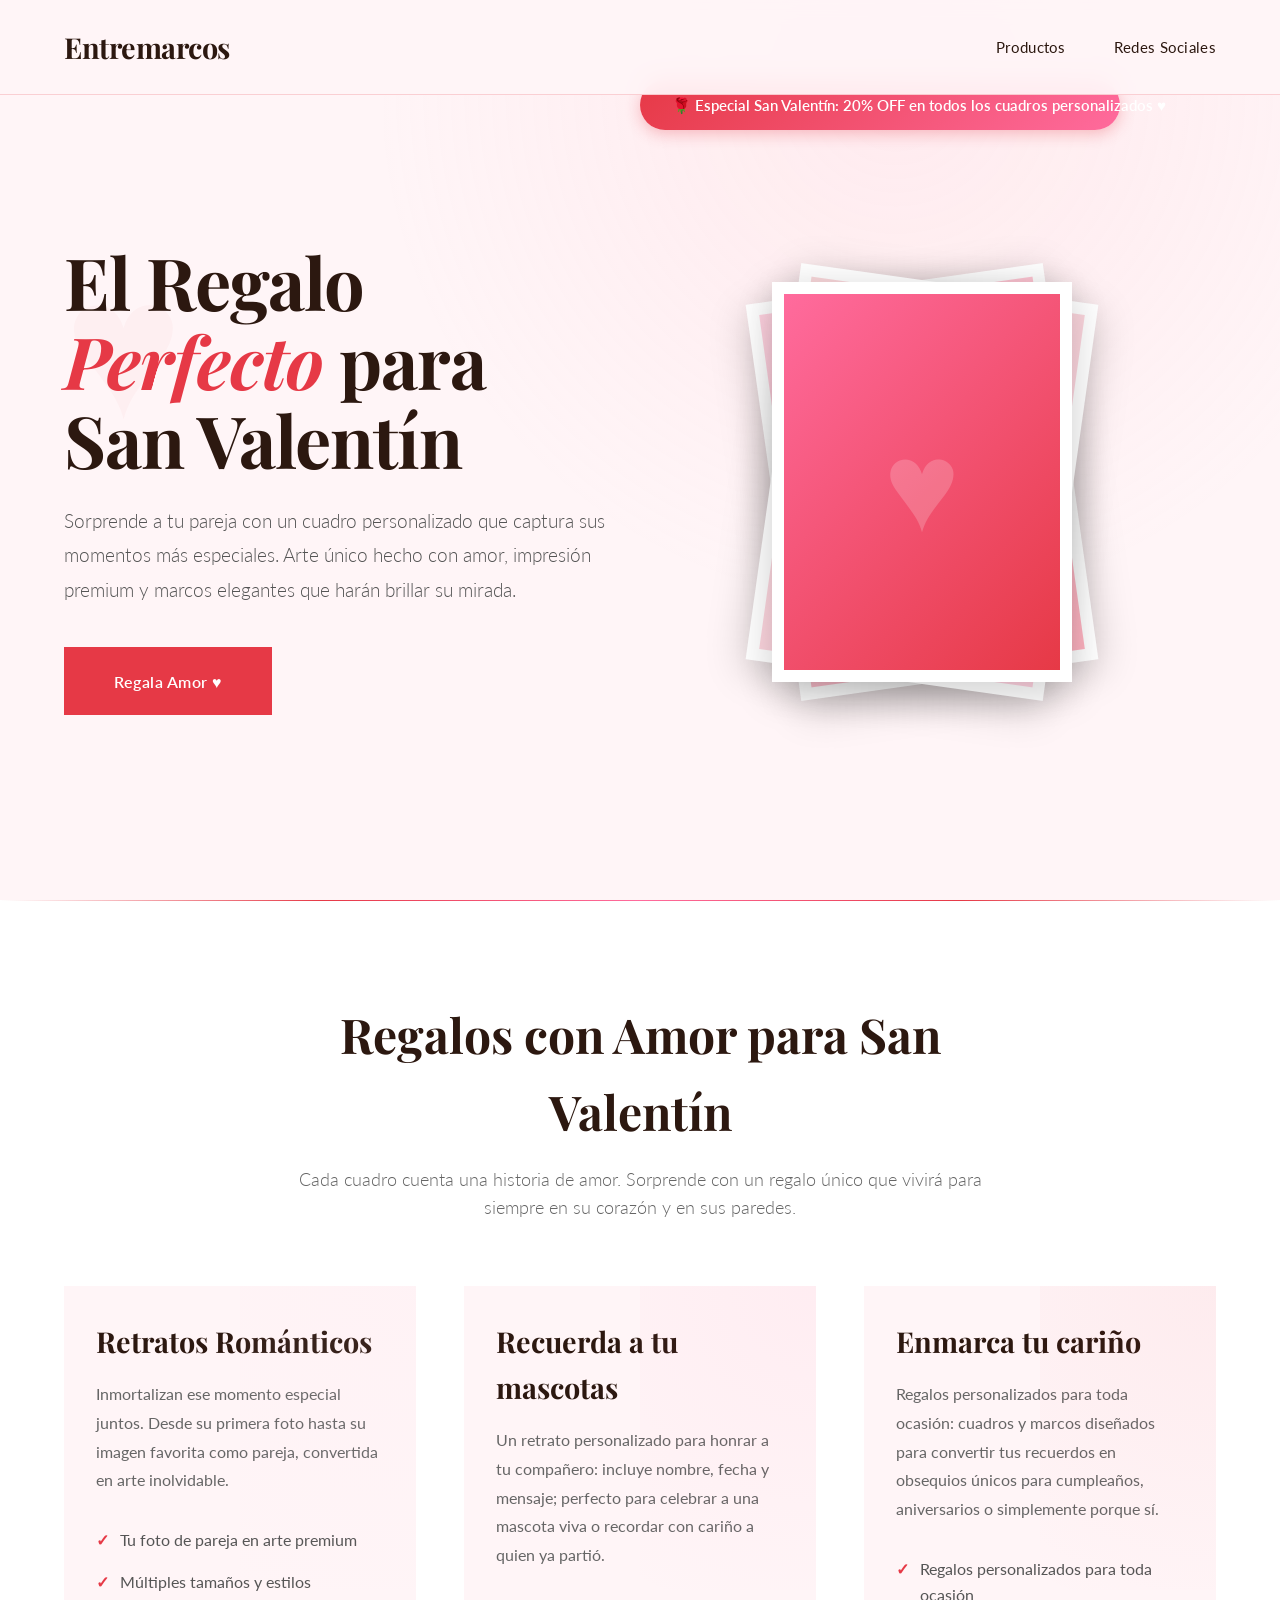
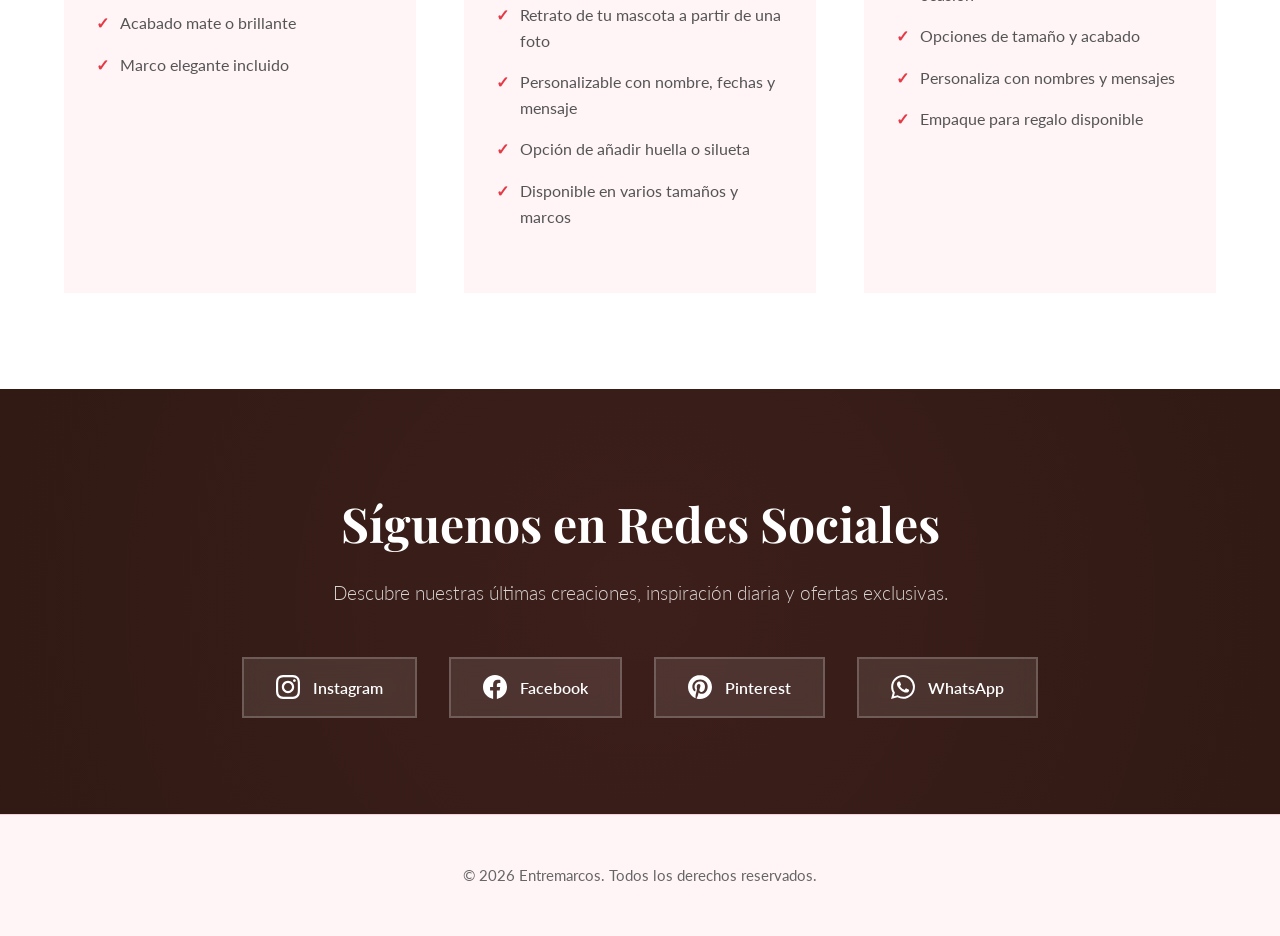
==== index.html @ 7072d032 "Change in promo bubble" ====
<!DOCTYPE html>
<html lang="es">
<head>
    <meta charset="UTF-8">
    <meta name="viewport" content="width=device-width, initial-scale=1.0">
    <title>Cuadros Personalizados - Arte a tu Medida</title>
    <link rel="preconnect" href="https://fonts.googleapis.com">
    <link rel="preconnect" href="https://fonts.gstatic.com" crossorigin>
    <link href="https://fonts.googleapis.com/css2?family=Playfair+Display:wght@400;600;700&family=Lato:wght@300;400;700&display=swap" rel="stylesheet">
    <style>
        :root {
            --color-cream: #FFF5F7;
            --color-dark: #2C1810;
            --color-accent: #E63946;
            --color-accent-dark: #C1121F;
            --color-gold: #FFB3C1;
            --color-pastel-pink: #FFD3E1;
            --color-pastel-lavender: #F8D7DA;
            --color-rose: #FF6B9D;
            --font-display: 'Playfair Display', serif;
            --font-body: 'Lato', sans-serif;
        }

        * {
            margin: 0;
            padding: 0;
            box-sizing: border-box;
        }

        body {
            font-family: var(--font-body);
            background: var(--color-cream);
            color: var(--color-dark);
            overflow-x: hidden;
            line-height: 1.6;
        }

        /* Decorative background */
        body::before {
            content: '';
            position: fixed;
            top: -50%;
            right: -10%;
            width: 80%;
            height: 120%;
            background: radial-gradient(circle at center, rgba(255, 179, 193, 0.15) 0%, transparent 70%);
            pointer-events: none;
            z-index: 0;
            animation: float 20s ease-in-out infinite;
        }

        /* Additional hearts decoration */
        body::after {
            content: '♥';
            position: fixed;
            font-size: 200px;
            color: rgba(230, 57, 70, 0.03);
            top: 20%;
            left: 5%;
            pointer-events: none;
            z-index: 0;
            animation: pulse 4s ease-in-out infinite;
        }

        @keyframes pulse {
            0%, 100% { transform: scale(1); opacity: 0.03; }
            50% { transform: scale(1.1); opacity: 0.05; }
        }

        @keyframes float {
            0%, 100% { transform: translate(0, 0) rotate(0deg); }
            33% { transform: translate(30px, -30px) rotate(2deg); }
            66% { transform: translate(-20px, 20px) rotate(-2deg); }
        }

        /* Navigation */
        nav {
            position: fixed;
            top: 0;
            width: 100%;
            background: rgba(255, 245, 247, 0.95);
            backdrop-filter: blur(10px);
            padding: 1.5rem 5%;
            z-index: 1000;
            border-bottom: 1px solid rgba(230, 57, 70, 0.2);
            animation: slideDown 0.8s ease-out;
        }

        @keyframes slideDown {
            from {
                transform: translateY(-100%);
                opacity: 0;
            }
            to {
                transform: translateY(0);
                opacity: 1;
            }
        }

        .nav-content {
            max-width: 1400px;
            margin: 0 auto;
            display: flex;
            justify-content: space-between;
            align-items: center;
        }

        .logo {
            font-family: var(--font-display);
            font-size: 1.8rem;
            font-weight: 700;
            color: var(--color-dark);
            text-decoration: none;
            letter-spacing: -0.5px;
        }

        .nav-links {
            display: flex;
            gap: 3rem;
            list-style: none;
        }

        .nav-links a {
            color: var(--color-dark);
            text-decoration: none;
            font-weight: 400;
            font-size: 0.95rem;
            letter-spacing: 0.3px;
            transition: color 0.3s ease;
            position: relative;
        }

        .nav-links a::after {
            content: '';
            position: absolute;
            bottom: -5px;
            left: 0;
            width: 0;
            height: 2px;
            background: var(--color-accent);
            transition: width 0.3s ease;
        }

        .nav-links a:hover {
            color: var(--color-accent);
        }

        .nav-links a:hover::after {
            width: 100%;
        }

        /* Promo Banner */
        .promo-banner {
            position: fixed;
            top: 80px;
            left: 50%;
            transform: translateX(-50%);
            background: linear-gradient(135deg, #E63946, #FF6B9D);
            color: white;
            padding: 0.8rem 2rem;
            border-radius: 50px;
            z-index: 999;
            font-weight: 600;
            font-size: 0.95rem;
            box-shadow: 0 4px 15px rgba(230, 57, 70, 0.3);
            animation: slideDown 1s ease-out 0.5s both;
            max-width: 480px;
            width: auto;
            display: inline-block;
            white-space: nowrap;
        }

        .promo-banner .promo-text {
            display: inline-block;
        }

        @media (max-width: 640px) {
            .promo-banner {
                top: 70px;
                left: auto;
                right: 20px;
                transform: none;
                width: calc(100% - 40px);
                max-width: none;
                padding: 0.6rem 1rem;
                border-radius: 999px;
                font-size: 0.9rem;
                white-space: normal;
                text-align: center;
            }
        }

        /* Hero Section */
        .hero {
            position: relative;
            min-height: 100vh;
            display: flex;
            align-items: center;
            padding: 8rem 5% 4rem;
            overflow: hidden;
        }

        .hero-content {
            max-width: 1400px;
            margin: 0 auto;
            width: 100%;
            display: grid;
            grid-template-columns: 1fr 1fr;
            gap: 4rem;
            align-items: center;
            position: relative;
            z-index: 1;
        }

        .hero-text {
            animation: fadeInUp 1s ease-out 0.3s both;
        }

        @keyframes fadeInUp {
            from {
                opacity: 0;
                transform: translateY(40px);
            }
            to {
                opacity: 1;
                transform: translateY(0);
            }
        }

        .hero h1 {
            font-family: var(--font-display);
            font-size: 4.5rem;
            font-weight: 700;
            line-height: 1.1;
            margin-bottom: 1.5rem;
            color: var(--color-dark);
            letter-spacing: -1px;
        }

        .hero h1 .accent {
            color: var(--color-accent);
            font-style: italic;
        }

        .hero p {
            font-size: 1.2rem;
            color: #555;
            margin-bottom: 2.5rem;
            font-weight: 300;
            line-height: 1.8;
        }

        .cta-button {
            display: inline-block;
            padding: 1.2rem 3rem;
            background: var(--color-accent);
            color: white;
            text-decoration: none;
            font-weight: 600;
            letter-spacing: 0.5px;
            transition: all 0.4s ease;
            border: 2px solid var(--color-accent);
            position: relative;
            overflow: hidden;
        }

        .cta-button::before {
            content: '';
            position: absolute;
            top: 50%;
            left: 50%;
            width: 0;
            height: 0;
            background: var(--color-accent-dark);
            border-radius: 50%;
            transform: translate(-50%, -50%);
            transition: width 0.6s ease, height 0.6s ease;
            z-index: -1;
        }

        .cta-button:hover::before {
            width: 400px;
            height: 400px;
        }

        .cta-button:hover {
            transform: translateY(-2px);
            box-shadow: 0 10px 30px rgba(196, 133, 111, 0.3);
        }

        .hero-gallery {
            position: relative;
            width: 100%;
            max-width: 500px;
            height: 550px;
            animation: fadeInUp 1s ease-out 0.6s both;
        }

        .gallery-item {
            position: absolute;
            width: 300px;
            height: 400px;
            overflow: hidden;
            background: white;
            transition: transform 0.5s ease;
            box-shadow: 0 10px 40px rgba(0, 0, 0, 0.2);
            border: 12px solid white;
        }

        .gallery-item-inner {
            width: 100%;
            height: 100%;
            background: linear-gradient(135deg, #FFD3E1 0%, #FF6B9D 100%);
            position: relative;
            overflow: hidden;
        }

        .gallery-item:nth-child(1) {
            top: 50%;
            left: 50%;
            transform: translate(-50%, -50%) rotate(-8deg);
            z-index: 1;
            animation: slideInLeft 1s ease-out 0.8s both;
        }

        .gallery-item:nth-child(2) {
            top: 50%;
            left: 50%;
            transform: translate(-50%, -50%) rotate(0deg);
            z-index: 3;
            animation: slideInCenter 1s ease-out 1s both;
        }

        .gallery-item:nth-child(3) {
            top: 50%;
            left: 50%;
            transform: translate(-50%, -50%) rotate(8deg);
            z-index: 2;
            animation: slideInRight 1s ease-out 1.2s both;
        }

        @keyframes slideInLeft {
            from {
                opacity: 0;
                transform: translate(-120%, -50%) rotate(-15deg);
            }
            to {
                opacity: 1;
                transform: translate(-50%, -50%) rotate(-8deg);
            }
        }

        @keyframes slideInCenter {
            from {
                opacity: 0;
                transform: translate(-50%, -120%) rotate(0deg) scale(0.8);
            }
            to {
                opacity: 1;
                transform: translate(-50%, -50%) rotate(0deg) scale(1);
            }
        }

        @keyframes slideInRight {
            from {
                opacity: 0;
                transform: translate(20%, -50%) rotate(15deg);
            }
            to {
                opacity: 1;
                transform: translate(-50%, -50%) rotate(8deg);
            }
        }

        .gallery-item:hover {
            transform: translate(-50%, -50%) rotate(0deg) scale(1.05) !important;
            z-index: 10;
        }

        .gallery-item:nth-child(1):hover {
            box-shadow: 0 20px 60px rgba(230, 57, 70, 0.4);
        }

        .gallery-item:nth-child(2):hover {
            box-shadow: 0 20px 60px rgba(255, 107, 157, 0.4);
        }

        .gallery-item:nth-child(3):hover {
            box-shadow: 0 20px 60px rgba(255, 211, 225, 0.4);
        }

        /* Placeholder images with artistic patterns */
        .gallery-item-inner::after {
            content: '♥';
            position: absolute;
            top: 50%;
            left: 50%;
            transform: translate(-50%, -50%);
            font-size: 8rem;
            color: rgba(255, 255, 255, 0.2);
            text-align: center;
            animation: heartbeat 2s ease-in-out infinite;
        }

        @keyframes heartbeat {
            0%, 100% { transform: translate(-50%, -50%) scale(1); }
            50% { transform: translate(-50%, -50%) scale(1.05); }
        }

        .gallery-item:nth-child(1) .gallery-item-inner {
            background: linear-gradient(135deg, #FFD3E1 0%, #FFB3C1 100%);
        }

        .gallery-item:nth-child(2) .gallery-item-inner {
            background: linear-gradient(135deg, #FF6B9D 0%, #E63946 100%);
        }

        .gallery-item:nth-child(3) .gallery-item-inner {
            background: linear-gradient(135deg, #F8D7DA 0%, #FFD3E1 100%);
        }

        /* Products Section */
        .products {
            padding: 6rem 5%;
            background: white;
            position: relative;
        }

        .products::before {
            content: '';
            position: absolute;
            top: 0;
            left: 0;
            right: 0;
            height: 1px;
            background: linear-gradient(to right, transparent, var(--color-accent), var(--color-rose), var(--color-accent), transparent);
        }

        .section-header {
            text-align: center;
            max-width: 700px;
            margin: 0 auto 4rem;
        }

        .section-header h2 {
            font-family: var(--font-display);
            font-size: 3rem;
            margin-bottom: 1rem;
            color: var(--color-dark);
        }

        .section-header p {
            font-size: 1.1rem;
            color: #666;
            font-weight: 300;
        }

        .product-grid {
            max-width: 1400px;
            margin: 0 auto;
            display: grid;
            grid-template-columns: repeat(auto-fit, minmax(320px, 1fr));
            gap: 3rem;
        }

        .product-card {
            background: var(--color-cream);
            padding: 2rem;
            transition: all 0.4s ease;
            position: relative;
            overflow: hidden;
        }

        .product-card:nth-child(1)::after {
            content: '';
            position: absolute;
            top: -50%;
            right: -50%;
            width: 100%;
            height: 100%;
            background: radial-gradient(circle, rgba(255, 211, 225, 0.08), transparent);
            pointer-events: none;
        }

        .product-card:nth-child(2)::after {
            content: '';
            position: absolute;
            top: -50%;
            right: -50%;
            width: 100%;
            height: 100%;
            background: radial-gradient(circle, rgba(255, 107, 157, 0.06), transparent);
            pointer-events: none;
        }

        .product-card:nth-child(3)::after {
            content: '';
            position: absolute;
            top: -50%;
            right: -50%;
            width: 100%;
            height: 100%;
            background: radial-gradient(circle, rgba(230, 57, 70, 0.05), transparent);
            pointer-events: none;
        }

        .product-card::before {
            content: '';
            position: absolute;
            top: 0;
            left: 0;
            width: 4px;
            height: 0;
            background: var(--color-accent);
            transition: height 0.4s ease;
        }

        .product-card:hover {
            transform: translateY(-10px);
            box-shadow: 0 20px 40px rgba(0,0,0,0.1);
        }

        .product-card:hover::before {
            height: 100%;
        }

        .product-card h3 {
            font-family: var(--font-display);
            font-size: 1.8rem;
            margin-bottom: 1rem;
            color: var(--color-dark);
        }

        .product-card p {
            color: #666;
            margin-bottom: 1.5rem;
            line-height: 1.8;
        }

        .product-features {
            list-style: none;
            margin-bottom: 1.5rem;
        }

        .product-features li {
            padding: 0.5rem 0;
            color: #555;
            position: relative;
            padding-left: 1.5rem;
        }

        .product-features li::before {
            content: '✓';
            position: absolute;
            left: 0;
            color: var(--color-accent);
            font-weight: bold;
        }

        /* Social Section */
        .social {
            padding: 6rem 5%;
            background: var(--color-dark);
            color: white;
            position: relative;
            overflow: hidden;
        }

        .social::before {
            content: '';
            position: absolute;
            top: -50%;
            left: -50%;
            width: 200%;
            height: 200%;
            background: radial-gradient(circle at center, rgba(255, 107, 157, 0.08) 0%, transparent 70%);
            animation: rotate 30s linear infinite;
        }

        @keyframes rotate {
            from { transform: rotate(0deg); }
            to { transform: rotate(360deg); }
        }

        .social-content {
            max-width: 1000px;
            margin: 0 auto;
            text-align: center;
            position: relative;
            z-index: 1;
        }

        .social h2 {
            font-family: var(--font-display);
            font-size: 3rem;
            margin-bottom: 1rem;
        }

        .social p {
            font-size: 1.2rem;
            margin-bottom: 3rem;
            color: rgba(255,255,255,0.8);
            font-weight: 300;
        }

        .social-links {
            display: flex;
            justify-content: center;
            gap: 2rem;
            flex-wrap: wrap;
        }

        .social-link {
            display: flex;
            align-items: center;
            gap: 0.8rem;
            padding: 1rem 2rem;
            background: rgba(255,255,255,0.1);
            backdrop-filter: blur(10px);
            border: 2px solid rgba(255,255,255,0.2);
            color: white;
            text-decoration: none;
            font-weight: 600;
            transition: all 0.4s ease;
            position: relative;
            overflow: hidden;
        }

        .social-link::before {
            content: '';
            position: absolute;
            top: 50%;
            left: 50%;
            width: 0;
            height: 0;
            background: var(--color-accent);
            border-radius: 50%;
            transform: translate(-50%, -50%);
            transition: width 0.6s ease, height 0.6s ease;
            z-index: -1;
        }

        .social-link:hover::before {
            width: 400px;
            height: 400px;
        }

        .social-link:hover {
            border-color: var(--color-accent);
            transform: translateY(-3px);
        }

        .social-icon {
            width: 24px;
            height: 24px;
            fill: currentColor;
        }

        /* Footer */
        footer {
            background: var(--color-cream);
            padding: 3rem 5%;
            text-align: center;
            border-top: 1px solid rgba(230, 57, 70, 0.2);
        }

        footer p {
            color: #666;
            font-size: 0.95rem;
        }

        /* Responsive */
        @media (max-width: 968px) {
            .nav-links {
                gap: 1.5rem;
            }

            .hero-content {
                grid-template-columns: 1fr;
                gap: 3rem;
            }

            .hero h1 {
                font-size: 3rem;
            }

            .hero-gallery {
                max-width: 400px;
                height: 450px;
                margin: 0 auto;
            }

            .gallery-item {
                width: 240px;
                height: 320px;
            }

            .section-header h2 {
                font-size: 2.5rem;
            }
        }

        @media (max-width: 640px) {
            nav {
                padding: 1rem 5%;
            }

            .logo {
                font-size: 1.5rem;
            }

            .nav-links {
                gap: 1rem;
                font-size: 0.85rem;
            }

            .hero {
                padding: 6rem 5% 3rem;
            }

            .hero h1 {
                font-size: 2.5rem;
            }

            .hero p {
                font-size: 1rem;
            }

            .hero-gallery {
                max-width: 300px;
                height: 350px;
            }

            .gallery-item {
                width: 180px;
                height: 240px;
            }

            .section-header h2 {
                font-size: 2rem;
            }

            .social h2 {
                font-size: 2rem;
            }

            .social-links {
                flex-direction: column;
                align-items: stretch;
            }
        }
    </style>
</head>
<body>
    <!-- Navigation -->
    <nav>
        <div class="nav-content">
            <a href="#" class="logo">Entremarcos</a>
            <ul class="nav-links">
                <li><a href="#productos">Productos</a></li>
                <li><a href="#redes">Redes Sociales</a></li>
            </ul>
        </div>
    </nav>

    <!-- Valentine's Promo Banner -->
    <div class="promo-banner" role="status" aria-live="polite">
        <span class="promo-text">🌹 Especial San Valentín: 20% OFF en todos los cuadros personalizados ♥</span>
    </div>

    <!-- Hero Section -->
    <section class="hero">
        <div class="hero-content">
            <div class="hero-text">
                <h1>El Regalo <span class="accent">Perfecto</span> para San Valentín</h1>
                <p>Sorprende a tu pareja con un cuadro personalizado que captura sus momentos más especiales. Arte único hecho con amor, impresión premium y marcos elegantes que harán brillar su mirada.</p>
                <a href="#productos" class="cta-button">Regala Amor ♥</a>
            </div>
            <div class="hero-gallery">
                <div class="gallery-item">
                    <div class="gallery-item-inner"></div>
                </div>
                <div class="gallery-item">
                    <div class="gallery-item-inner"></div>
                </div>
                <div class="gallery-item">
                    <div class="gallery-item-inner"></div>
                </div>
            </div>
        </div>
    </section>

    <!-- Products Section -->
    <section id="productos" class="products">
        <div class="section-header">
            <h2>Regalos con Amor para San Valentín</h2>
            <p>Cada cuadro cuenta una historia de amor. Sorprende con un regalo único que vivirá para siempre en su corazón y en sus paredes.</p>
        </div>
        <div class="product-grid">
            <div class="product-card">
                <h3>Retratos Románticos</h3>
                <p>Inmortalizan ese momento especial juntos. Desde su primera foto hasta su imagen favorita como pareja, convertida en arte inolvidable.</p>
                <ul class="product-features">
                    <li>Tu foto de pareja en arte premium</li>
                    <li>Múltiples tamaños y estilos</li>
                    <li>Acabado mate o brillante</li>
                    <li>Marco elegante incluido</li>
                </ul>
            </div>
            <div class="product-card">
                <h3>Recuerda a tu mascotas</h3>
                <p>Un retrato personalizado para honrar a tu compañero: incluye nombre, fecha y mensaje; perfecto para celebrar a una mascota viva o recordar con cariño a quien ya partió.</p>
                <ul class="product-features">
                    <li>Retrato de tu mascota a partir de una foto</li>
                    <li>Personalizable con nombre, fechas y mensaje</li>
                    <li>Opción de añadir huella o silueta</li>
                    <li>Disponible en varios tamaños y marcos</li>
                </ul>
            </div>
            <div class="product-card">
                <h3>Enmarca tu cariño</h3>
                <p>Regalos personalizados para toda ocasión: cuadros y marcos diseñados para convertir tus recuerdos en obsequios únicos para cumpleaños, aniversarios o simplemente porque sí.</p>
                <ul class="product-features">
                    <li>Regalos personalizados para toda ocasión</li>
                    <li>Opciones de tamaño y acabado</li>
                    <li>Personaliza con nombres y mensajes</li>
                    <li>Empaque para regalo disponible</li>
                </ul>
            </div>
        </div>
    </section>

    <!-- Social Section -->
    <section id="redes" class="social">
        <div class="social-content">
            <h2>Síguenos en Redes Sociales</h2>
            <p>Descubre nuestras últimas creaciones, inspiración diaria y ofertas exclusivas.</p>
            <div class="social-links">
                <a href="https://instagram.com" target="_blank" class="social-link" rel="noopener noreferrer">
                    <svg class="social-icon" viewBox="0 0 24 24" xmlns="http://www.w3.org/2000/svg">
                        <path d="M12 2.163c3.204 0 3.584.012 4.85.07 3.252.148 4.771 1.691 4.919 4.919.058 1.265.069 1.645.069 4.849 0 3.205-.012 3.584-.069 4.849-.149 3.225-1.664 4.771-4.919 4.919-1.266.058-1.644.07-4.85.07-3.204 0-3.584-.012-4.849-.07-3.26-.149-4.771-1.699-4.919-4.92-.058-1.265-.07-1.644-.07-4.849 0-3.204.013-3.583.07-4.849.149-3.227 1.664-4.771 4.919-4.919 1.266-.057 1.645-.069 4.849-.069zm0-2.163c-3.259 0-3.667.014-4.947.072-4.358.2-6.78 2.618-6.98 6.98-.059 1.281-.073 1.689-.073 4.948 0 3.259.014 3.668.072 4.948.2 4.358 2.618 6.78 6.98 6.98 1.281.058 1.689.072 4.948.072 3.259 0 3.668-.014 4.948-.072 4.354-.2 6.782-2.618 6.979-6.98.059-1.28.073-1.689.073-4.948 0-3.259-.014-3.667-.072-4.947-.196-4.354-2.617-6.78-6.979-6.98-1.281-.059-1.69-.073-4.949-.073zm0 5.838c-3.403 0-6.162 2.759-6.162 6.162s2.759 6.163 6.162 6.163 6.162-2.759 6.162-6.163c0-3.403-2.759-6.162-6.162-6.162zm0 10.162c-2.209 0-4-1.79-4-4 0-2.209 1.791-4 4-4s4 1.791 4 4c0 2.21-1.791 4-4 4zm6.406-11.845c-.796 0-1.441.645-1.441 1.44s.645 1.44 1.441 1.44c.795 0 1.439-.645 1.439-1.44s-.644-1.44-1.439-1.44z"/>
                    </svg>
                    Instagram
                </a>
                <a href="https://facebook.com" target="_blank" class="social-link" rel="noopener noreferrer">
                    <svg class="social-icon" viewBox="0 0 24 24" xmlns="http://www.w3.org/2000/svg">
                        <path d="M24 12.073c0-6.627-5.373-12-12-12s-12 5.373-12 12c0 5.99 4.388 10.954 10.125 11.854v-8.385H7.078v-3.47h3.047V9.43c0-3.007 1.792-4.669 4.533-4.669 1.312 0 2.686.235 2.686.235v2.953H15.83c-1.491 0-1.956.925-1.956 1.874v2.25h3.328l-.532 3.47h-2.796v8.385C19.612 23.027 24 18.062 24 12.073z"/>
                    </svg>
                    Facebook
                </a>
                <a href="https://pinterest.com" target="_blank" class="social-link" rel="noopener noreferrer">
                    <svg class="social-icon" viewBox="0 0 24 24" xmlns="http://www.w3.org/2000/svg">
                        <path d="M12.017 0C5.396 0 .029 5.367.029 11.987c0 5.079 3.158 9.417 7.618 11.162-.105-.949-.199-2.403.041-3.439.219-.937 1.406-5.957 1.406-5.957s-.359-.72-.359-1.781c0-1.663.967-2.911 2.168-2.911 1.024 0 1.518.769 1.518 1.688 0 1.029-.653 2.567-.992 3.992-.285 1.193.6 2.165 1.775 2.165 2.128 0 3.768-2.245 3.768-5.487 0-2.861-2.063-4.869-5.008-4.869-3.41 0-5.409 2.562-5.409 5.199 0 1.033.394 2.143.889 2.741.099.12.112.225.085.345-.09.375-.293 1.199-.334 1.363-.053.225-.172.271-.401.165-1.495-.69-2.433-2.878-2.433-4.646 0-3.776 2.748-7.252 7.92-7.252 4.158 0 7.392 2.967 7.392 6.923 0 4.135-2.607 7.462-6.233 7.462-1.214 0-2.354-.629-2.758-1.379l-.749 2.848c-.269 1.045-1.004 2.352-1.498 3.146 1.123.345 2.306.535 3.55.535 6.607 0 11.985-5.365 11.985-11.987C23.97 5.39 18.592.026 11.985.026L12.017 0z"/>
                    </svg>
                    Pinterest
                </a>
                <a href="https://wa.me/56912345678" target="_blank" class="social-link" rel="noopener noreferrer">
                    <svg class="social-icon" viewBox="0 0 24 24" xmlns="http://www.w3.org/2000/svg">
                        <path d="M17.472 14.382c-.297-.149-1.758-.867-2.03-.967-.273-.099-.471-.148-.67.15-.197.297-.767.966-.94 1.164-.173.199-.347.223-.644.075-.297-.15-1.255-.463-2.39-1.475-.883-.788-1.48-1.761-1.653-2.059-.173-.297-.018-.458.13-.606.134-.133.298-.347.446-.52.149-.174.198-.298.298-.497.099-.198.05-.371-.025-.52-.075-.149-.669-1.612-.916-2.207-.242-.579-.487-.5-.669-.51-.173-.008-.371-.01-.57-.01-.198 0-.52.074-.792.372-.272.297-1.04 1.016-1.04 2.479 0 1.462 1.065 2.875 1.213 3.074.149.198 2.096 3.2 5.077 4.487.709.306 1.262.489 1.694.625.712.227 1.36.195 1.871.118.571-.085 1.758-.719 2.006-1.413.248-.694.248-1.289.173-1.413-.074-.124-.272-.198-.57-.347m-5.421 7.403h-.004a9.87 9.87 0 01-5.031-1.378l-.361-.214-3.741.982.998-3.648-.235-.374a9.86 9.86 0 01-1.51-5.26c.001-5.45 4.436-9.884 9.888-9.884 2.64 0 5.122 1.03 6.988 2.898a9.825 9.825 0 012.893 6.994c-.003 5.45-4.437 9.884-9.885 9.884m8.413-18.297A11.815 11.815 0 0012.05 0C5.495 0 .16 5.335.157 11.892c0 2.096.547 4.142 1.588 5.945L.057 24l6.305-1.654a11.882 11.882 0 005.683 1.448h.005c6.554 0 11.89-5.335 11.893-11.893a11.821 11.821 0 00-3.48-8.413Z"/>
                    </svg>
                    WhatsApp
                </a>
            </div>
        </div>
    </section>

    <!-- Footer -->
    <footer>
        <p>&copy; 2026 Entremarcos. Todos los derechos reservados.</p>
    </footer>

    <script>
        // Smooth scroll for navigation links
        document.querySelectorAll('a[href^="#"]').forEach(anchor => {
            anchor.addEventListener('click', function (e) {
                e.preventDefault();
                const target = document.querySelector(this.getAttribute('href'));
                if (target) {
                    const offsetTop = target.offsetTop - 80;
                    window.scrollTo({
                        top: offsetTop,
                        behavior: 'smooth'
                    });
                }
            });
        });

        // Add scroll effect to navigation
        let lastScroll = 0;
        const nav = document.querySelector('nav');
        
        window.addEventListener('scroll', () => {
            const currentScroll = window.pageYOffset;
            
            if (currentScroll > 100) {
                nav.style.boxShadow = '0 2px 20px rgba(0,0,0,0.1)';
            } else {
                nav.style.boxShadow = 'none';
            }
            
            lastScroll = currentScroll;
        });

        // Intersection Observer for fade-in animations
        const observerOptions = {
            threshold: 0.1,
            rootMargin: '0px 0px -100px 0px'
        };

        const observer = new IntersectionObserver((entries) => {
            entries.forEach(entry => {
                if (entry.isIntersecting) {
                    entry.target.style.opacity = '1';
                    entry.target.style.transform = 'translateY(0)';
                }
            });
        }, observerOptions);

        document.querySelectorAll('.product-card').forEach((card, index) => {
            card.style.opacity = '0';
            card.style.transform = 'translateY(30px)';
            card.style.transition = `all 0.6s ease ${index * 0.2}s`;
            observer.observe(card);
        });
    </script>
</body>
</html>
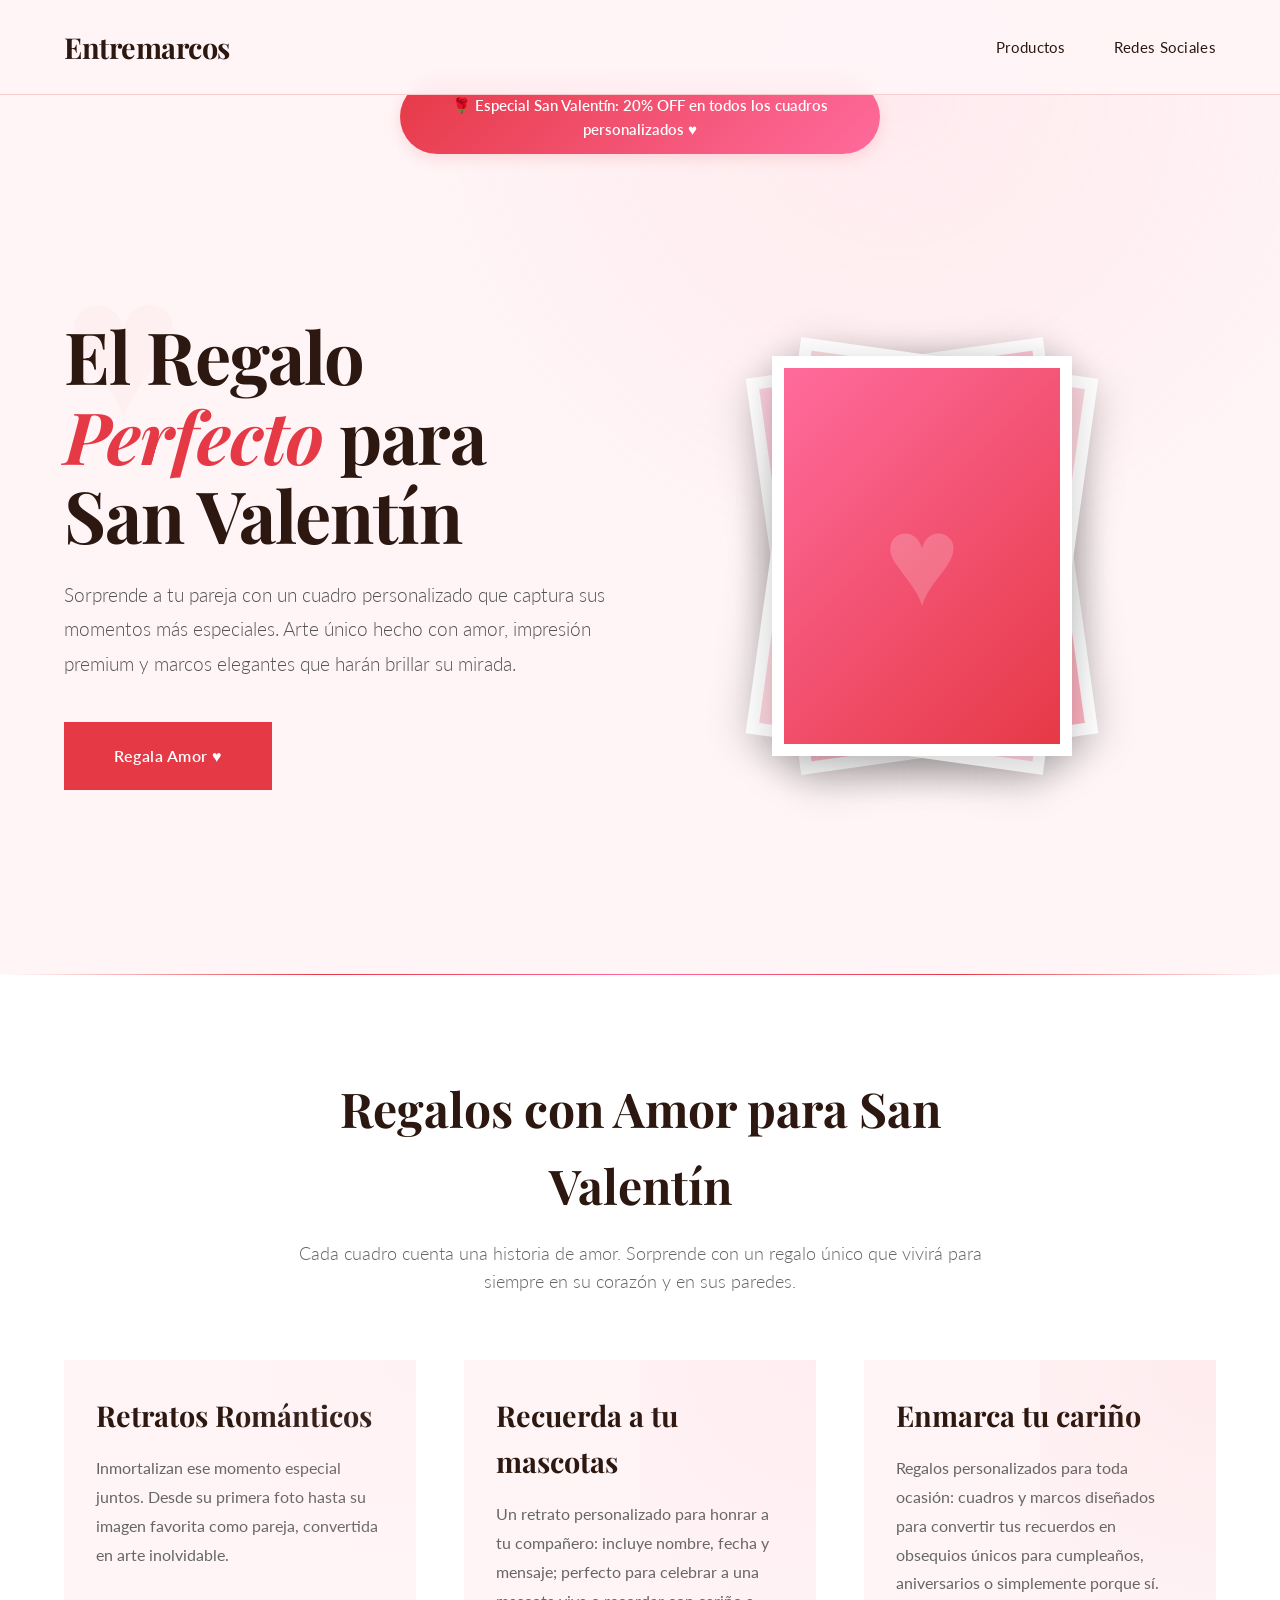
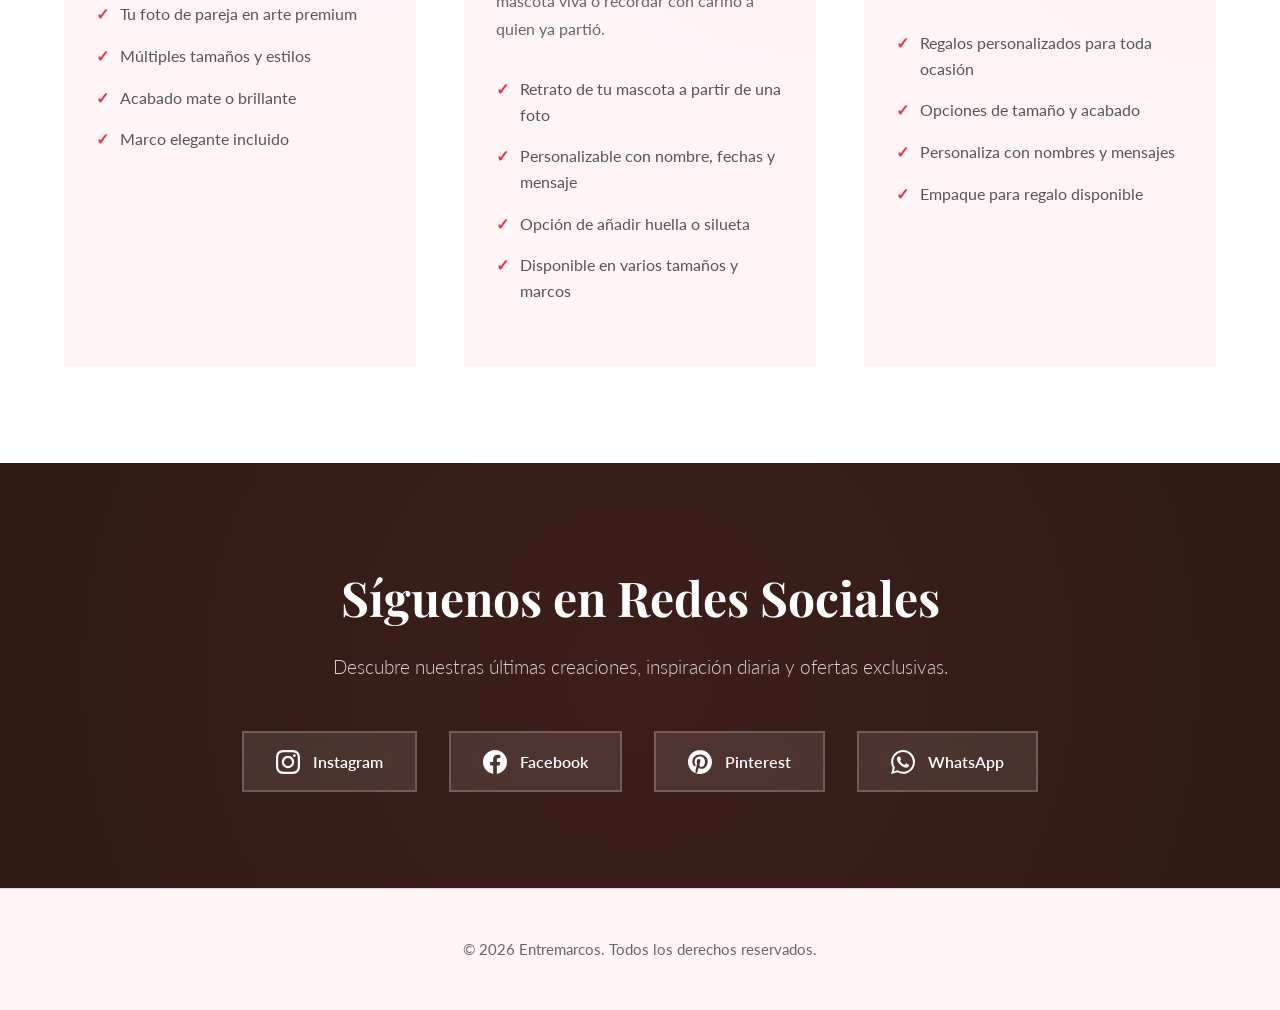
==== commit d2682af9: "Change bubble to banner" ====
--- a/index.html
+++ b/index.html
@@ -151,42 +151,58 @@
 
         /* Promo Banner */
         .promo-banner {
-            position: fixed;
-            top: 80px;
-            left: 50%;
-            transform: translateX(-50%);
+            position: sticky;
+            top: 80px; /* sits below fixed nav */
+            left: 0;
+            transform: none;
             background: linear-gradient(135deg, #E63946, #FF6B9D);
             color: white;
             padding: 0.8rem 2rem;
-            border-radius: 50px;
-            z-index: 999;
+            border-radius: 0 0 8px 8px;
+            z-index: 999; /* under nav (nav z-index:1000) */
             font-weight: 600;
             font-size: 0.95rem;
-            box-shadow: 0 4px 15px rgba(230, 57, 70, 0.3);
-            animation: slideDown 1s ease-out 0.5s both;
-            max-width: 480px;
-            width: auto;
-            display: inline-block;
-            white-space: nowrap;
+            box-shadow: 0 4px 15px rgba(230, 57, 70, 0.15);
+            width: 100%;
+            display: flex;
+            justify-content: center;
+            align-items: center;
         }
 
         .promo-banner .promo-text {
             display: inline-block;
-        }
-
+            max-width: 1200px;
+            width: 100%;
+            padding: 0 1rem;
+            text-align: center;
+            white-space: normal;
+        }
+
+        /* Desktop: centered pill */
+        @media (min-width: 641px) {
+            .promo-banner {
+                position: sticky;
+                top: 80px;
+                width: auto;
+                left: 50%;
+                transform: translateX(-50%);
+                border-radius: 50px;
+                padding: 0.8rem 2rem;
+                max-width: 480px;
+            }
+        }
+
+        /* Mobile adjustments */
         @media (max-width: 640px) {
             .promo-banner {
-                top: 70px;
-                left: auto;
-                right: 20px;
-                transform: none;
-                width: calc(100% - 40px);
-                max-width: none;
+                top: 64px; /* below nav on small screens */
+                border-radius: 0;
                 padding: 0.6rem 1rem;
-                border-radius: 999px;
-                font-size: 0.9rem;
-                white-space: normal;
-                text-align: center;
+                box-shadow: none;
+            }
+
+            .promo-banner .promo-text {
+                font-size: 0.95rem;
             }
         }
 
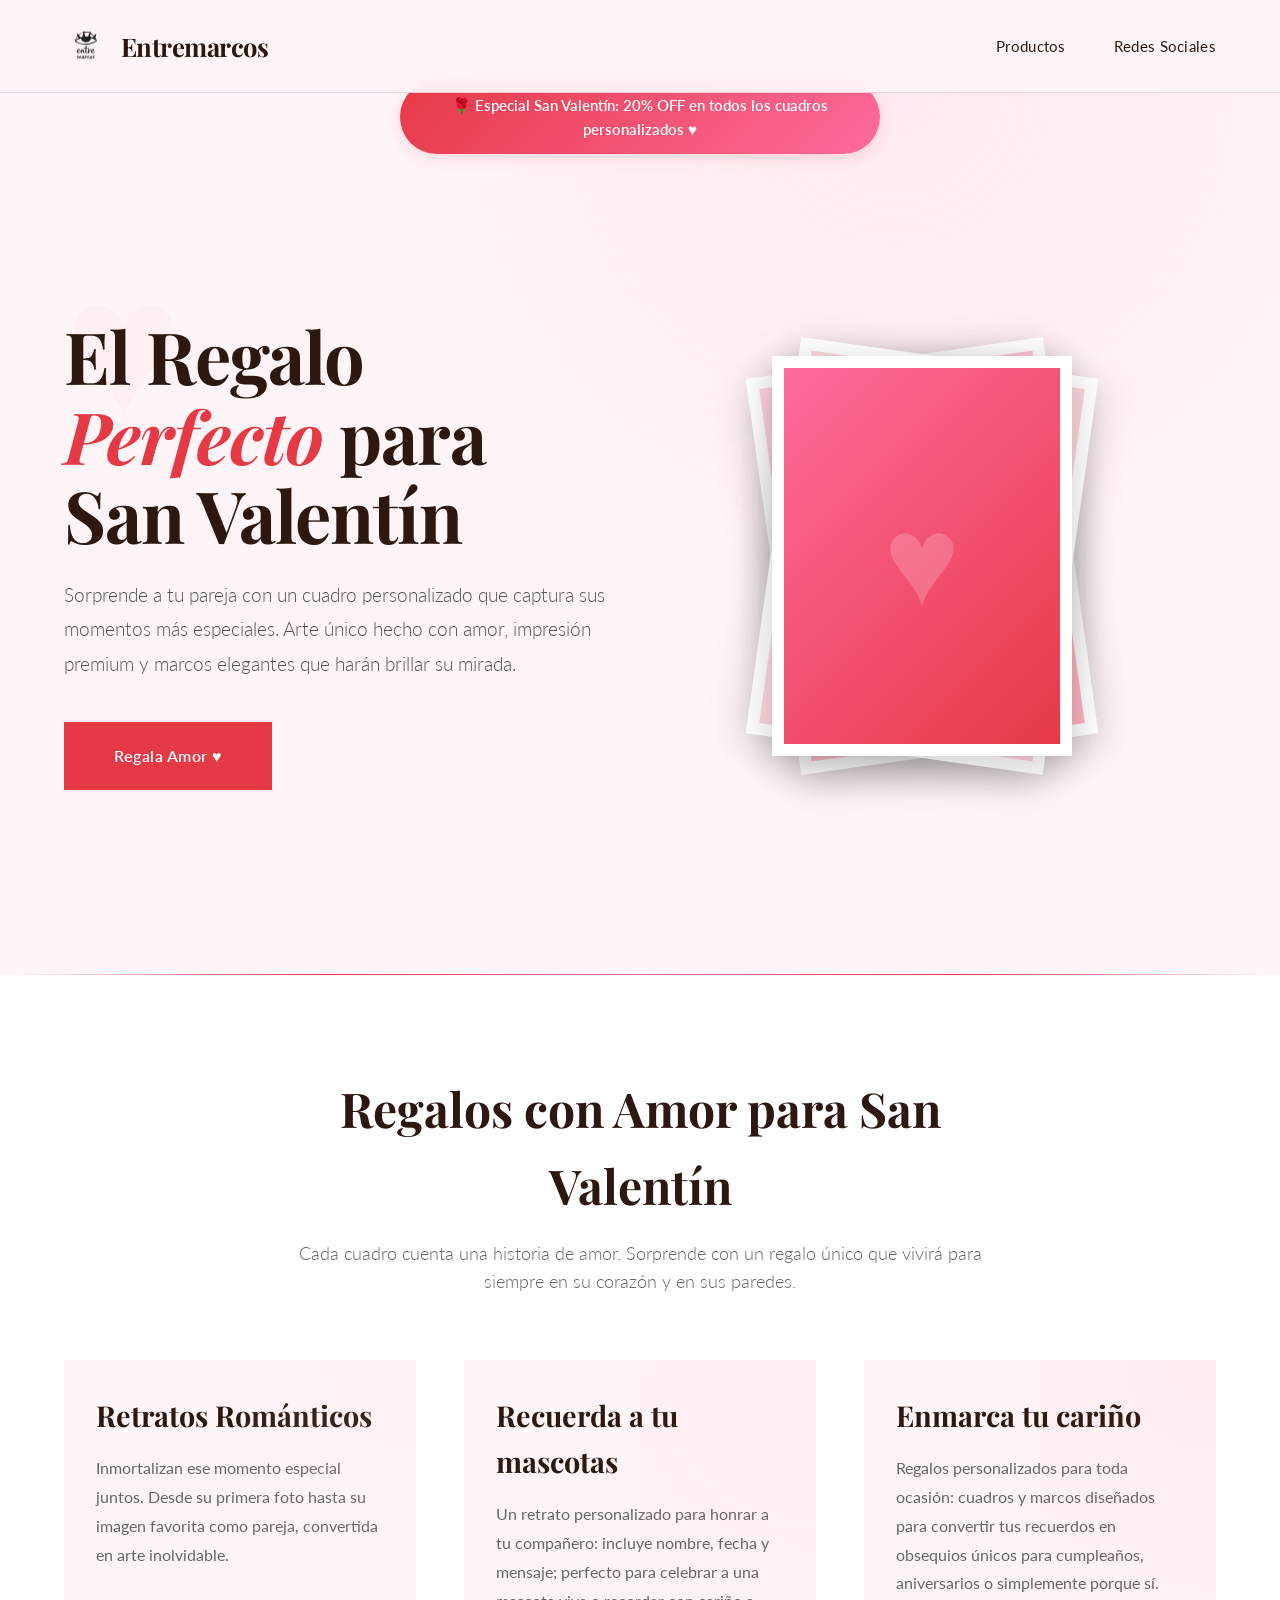
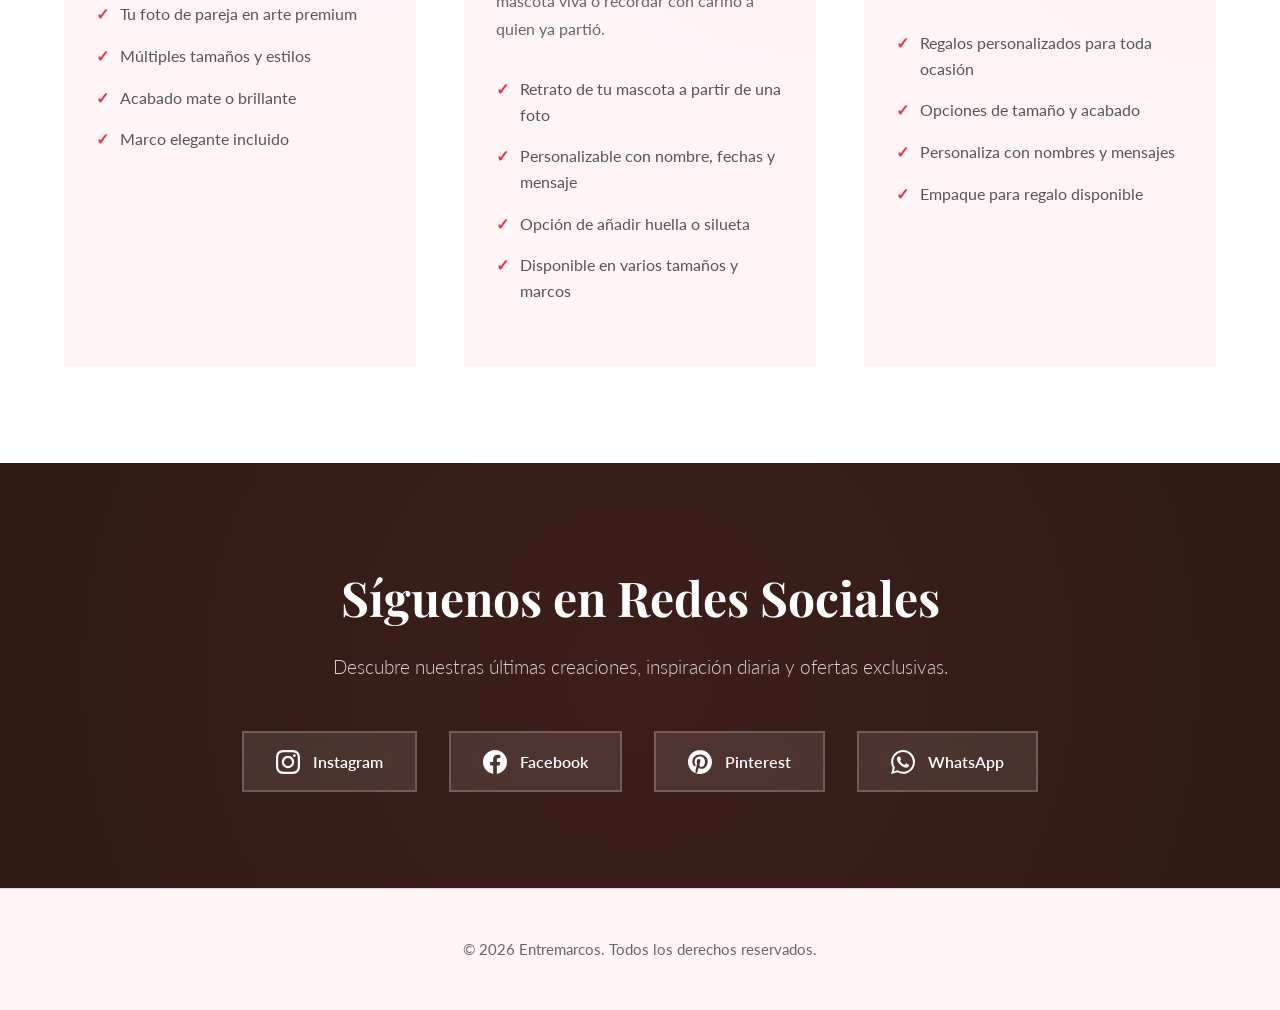
==== commit 43bb0dc4: "Svg logo and implementation" ====
--- a/index.html
+++ b/index.html
@@ -106,12 +106,34 @@
         }
 
         .logo {
+            display: inline-flex;
+            align-items: center;
+            gap: 0.8rem;
+            text-decoration: none;
+        }
+
+        .logo-text {
             font-family: var(--font-display);
-            font-size: 1.8rem;
+            font-size: 1.6rem;
             font-weight: 700;
             color: var(--color-dark);
-            text-decoration: none;
             letter-spacing: -0.5px;
+        }
+
+        .logo-img {
+            display: block;
+            height: 44px;
+            width: auto;
+        }
+
+        @media (max-width: 640px) {
+            .logo-img {
+                height: 34px;
+            }
+
+            .logo-text {
+                font-size: 1.2rem;
+            }
         }
 
         .nav-links {
@@ -771,7 +793,10 @@
     <!-- Navigation -->
     <nav>
         <div class="nav-content">
-            <a href="#" class="logo">Entremarcos</a>
+            <a href="#" class="logo" aria-label="Entremarcos - Inicio">
+                <img src="images/logo.svg" alt="Logo Entremarcos" class="logo-img">
+                <span class="logo-text">Entremarcos</span>
+            </a>
             <ul class="nav-links">
                 <li><a href="#productos">Productos</a></li>
                 <li><a href="#redes">Redes Sociales</a></li>
@@ -852,7 +877,7 @@
             <h2>Síguenos en Redes Sociales</h2>
             <p>Descubre nuestras últimas creaciones, inspiración diaria y ofertas exclusivas.</p>
             <div class="social-links">
-                <a href="https://instagram.com" target="_blank" class="social-link" rel="noopener noreferrer">
+                <a href="https://www.instagram.com/entremarcos.cl/" target="_blank" class="social-link" rel="noopener noreferrer">
                     <svg class="social-icon" viewBox="0 0 24 24" xmlns="http://www.w3.org/2000/svg">
                         <path d="M12 2.163c3.204 0 3.584.012 4.85.07 3.252.148 4.771 1.691 4.919 4.919.058 1.265.069 1.645.069 4.849 0 3.205-.012 3.584-.069 4.849-.149 3.225-1.664 4.771-4.919 4.919-1.266.058-1.644.07-4.85.07-3.204 0-3.584-.012-4.849-.07-3.26-.149-4.771-1.699-4.919-4.92-.058-1.265-.07-1.644-.07-4.849 0-3.204.013-3.583.07-4.849.149-3.227 1.664-4.771 4.919-4.919 1.266-.057 1.645-.069 4.849-.069zm0-2.163c-3.259 0-3.667.014-4.947.072-4.358.2-6.78 2.618-6.98 6.98-.059 1.281-.073 1.689-.073 4.948 0 3.259.014 3.668.072 4.948.2 4.358 2.618 6.78 6.98 6.98 1.281.058 1.689.072 4.948.072 3.259 0 3.668-.014 4.948-.072 4.354-.2 6.782-2.618 6.979-6.98.059-1.28.073-1.689.073-4.948 0-3.259-.014-3.667-.072-4.947-.196-4.354-2.617-6.78-6.979-6.98-1.281-.059-1.69-.073-4.949-.073zm0 5.838c-3.403 0-6.162 2.759-6.162 6.162s2.759 6.163 6.162 6.163 6.162-2.759 6.162-6.163c0-3.403-2.759-6.162-6.162-6.162zm0 10.162c-2.209 0-4-1.79-4-4 0-2.209 1.791-4 4-4s4 1.791 4 4c0 2.21-1.791 4-4 4zm6.406-11.845c-.796 0-1.441.645-1.441 1.44s.645 1.44 1.441 1.44c.795 0 1.439-.645 1.439-1.44s-.644-1.44-1.439-1.44z"/>
                     </svg>
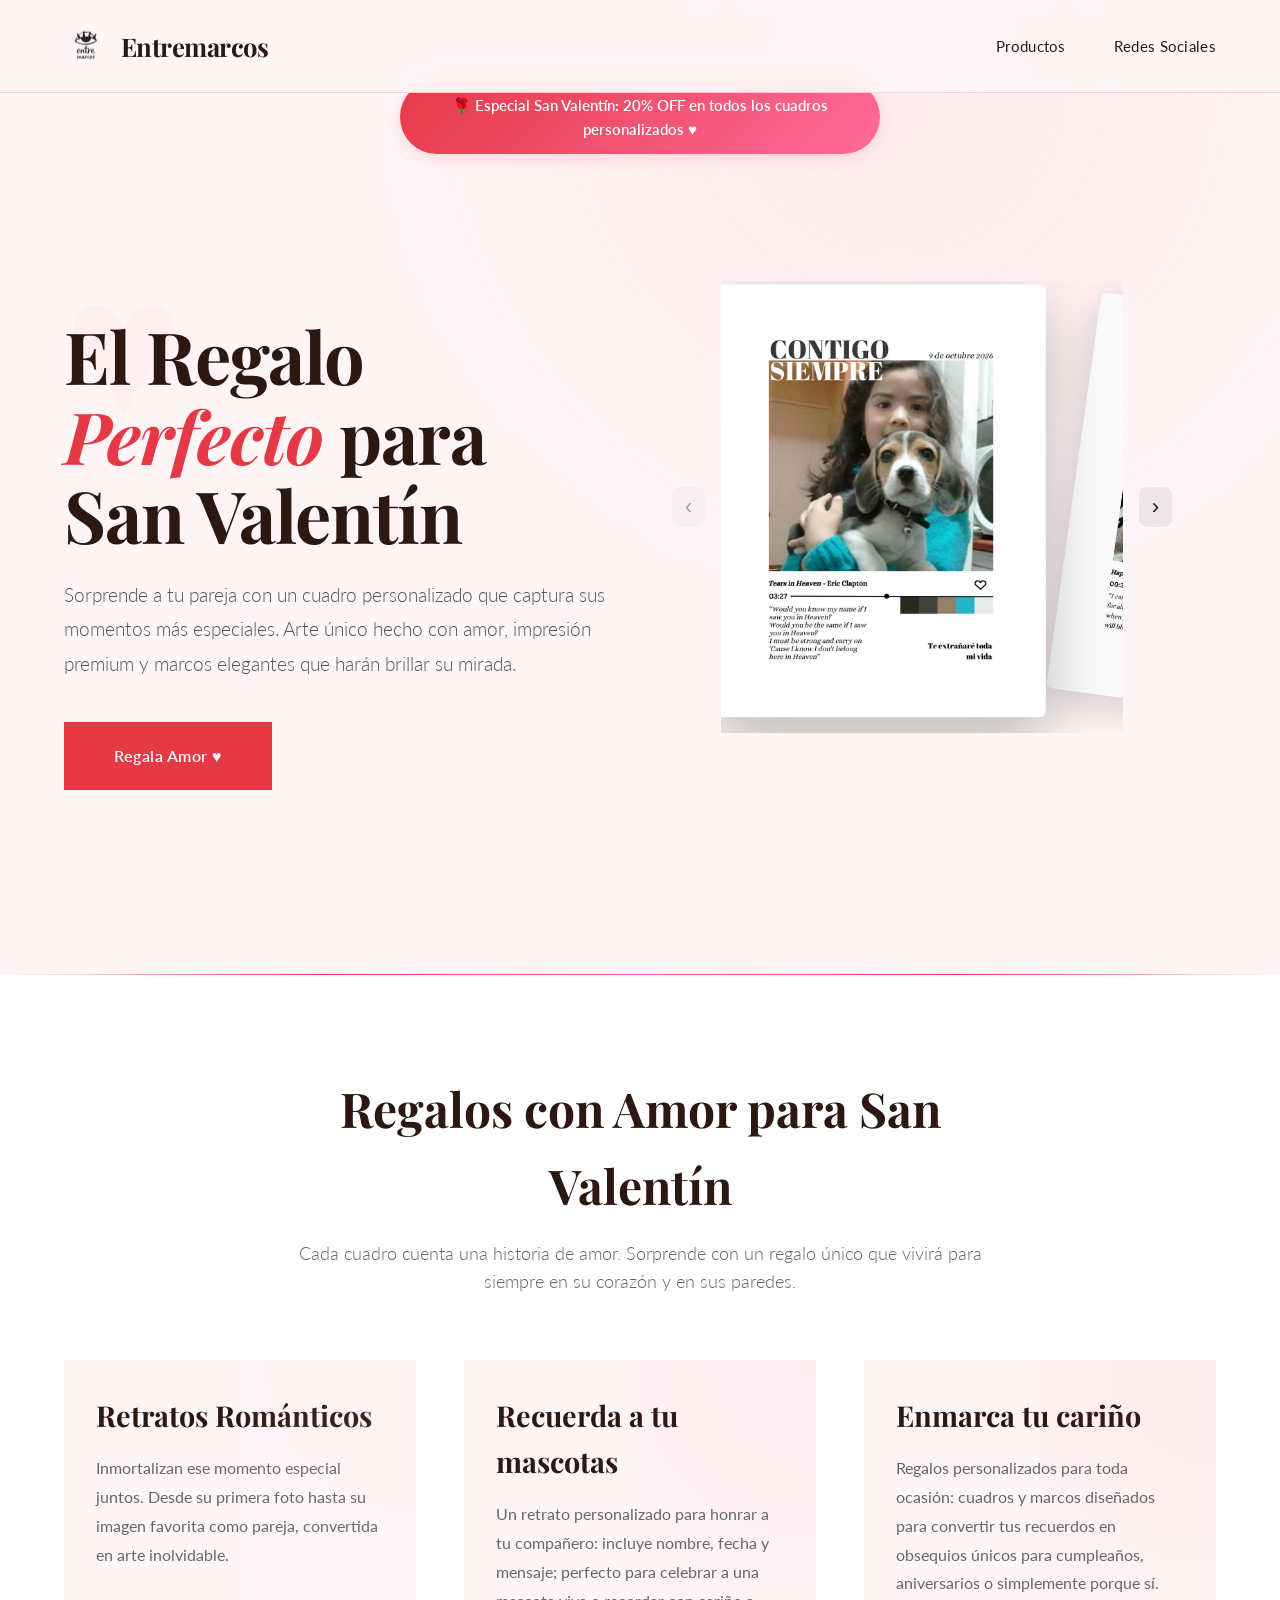
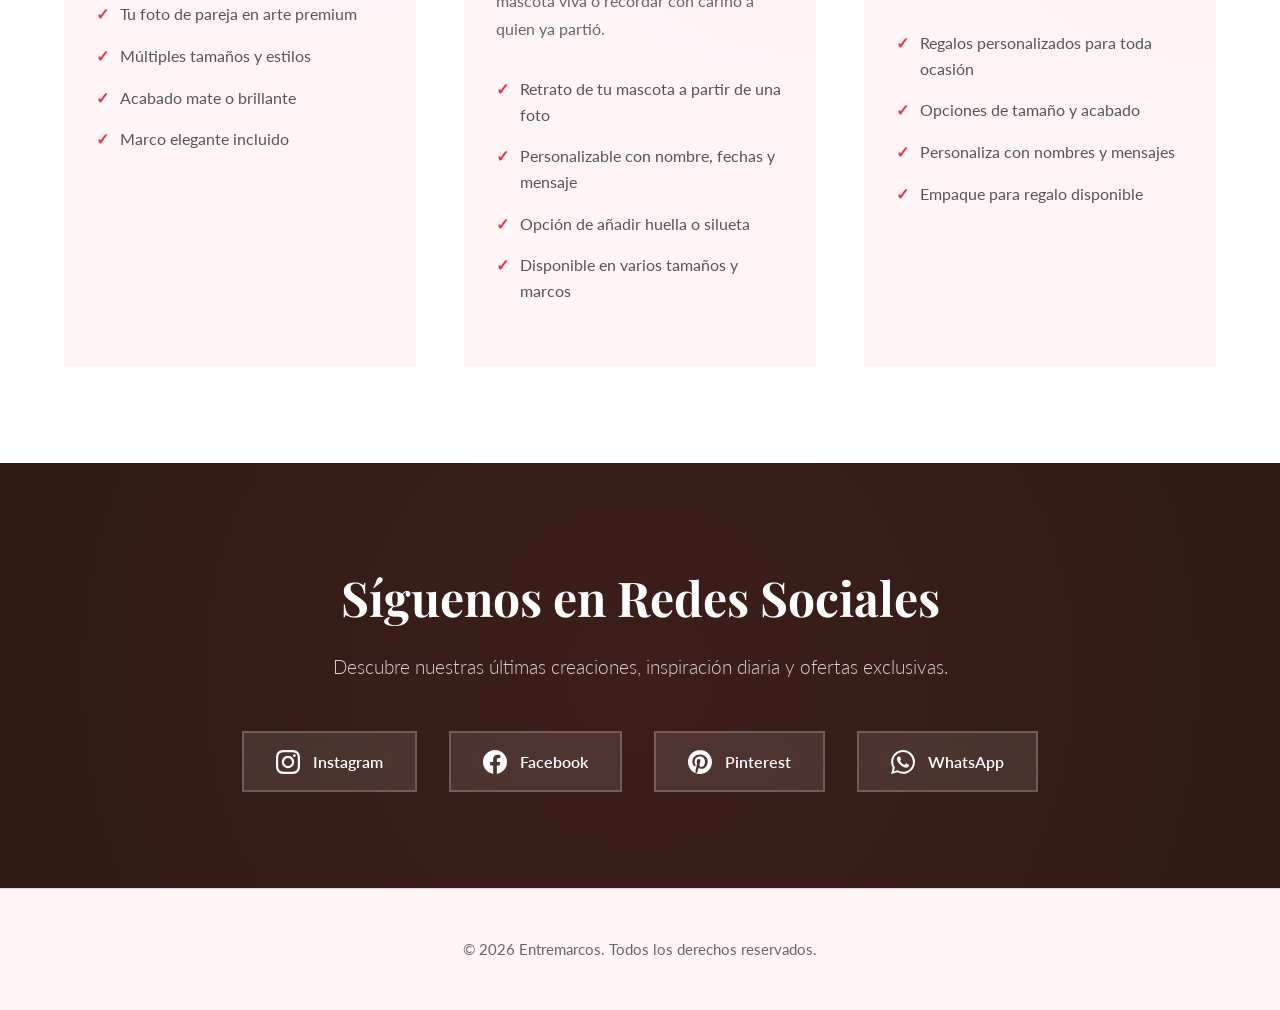
==== commit 5249426e: "Carrusel test" ====
--- a/index.html
+++ b/index.html
@@ -457,6 +457,113 @@
             background: linear-gradient(135deg, #F8D7DA 0%, #FFD3E1 100%);
         }
 
+        /* Carousel styles (Hero) */
+        .carousel {
+            display: flex;
+            align-items: center;
+            gap: 1rem;
+            position: relative;
+            width: 100%;
+            justify-content: center;
+        }
+
+        .carousel-viewport {
+            overflow-x: auto;
+            overflow-y: hidden;
+            width: 100%;
+            max-width: 520px;
+            scroll-snap-type: x mandatory;
+            -webkit-overflow-scrolling: touch;
+            -ms-overflow-style: none; /* IE/Edge */
+            scrollbar-width: none; /* Firefox */
+        }
+
+        .carousel-viewport::-webkit-scrollbar { display: none; }
+
+        .carousel-track {
+            display: flex;
+            gap: 1.5rem;
+            align-items: center;
+            padding: 1rem 0;
+            scroll-behavior: smooth;
+            will-change: transform, scroll-position;
+        }
+
+        .carousel-item {
+            flex: 0 0 320px;
+            height: 420px;
+            border: 12px solid white;
+            box-shadow: 0 10px 40px rgba(0,0,0,0.18);
+            border-radius: 6px;
+            overflow: hidden;
+            scroll-snap-align: center;
+            display: flex;
+            align-items: center;
+            justify-content: center;
+            background: white;
+            transition: transform 0.45s cubic-bezier(.22,.8,.35,1), box-shadow 0.25s ease;
+            transform-origin: center;
+        }
+
+        /* States: centered vs sides (inclinado) */
+        .carousel-item.left {
+            transform: rotate(-8deg) translateY(4px) scale(0.95);
+            z-index: 3;
+            filter: saturate(0.95) brightness(0.98);
+        }
+
+        .carousel-item.right {
+            transform: rotate(8deg) translateY(4px) scale(0.95);
+            z-index: 3;
+            filter: saturate(0.95) brightness(0.98);
+        }
+
+        .carousel-item.active {
+            transform: translateY(-6px) rotate(0deg) scale(1.03);
+            box-shadow: 0 25px 60px rgba(0,0,0,0.25);
+            z-index: 5;
+        }
+
+        .carousel-item.placeholder .gallery-item-inner {
+            width:100%;
+            height:100%;
+            background: linear-gradient(135deg, #FFD3E1 0%, #FF6B9D 100%);
+            position: relative;
+        }
+
+        .carousel-img {
+            width: 100%;
+            height: 100%;
+            object-fit: cover;
+            display: block;
+        }
+
+        .carousel-btn {
+            background: rgba(0,0,0,0.06);
+            border: none;
+            padding: 0.45rem 0.8rem;
+            border-radius: 8px;
+            font-size: 1.4rem;
+            cursor: pointer;
+            color: var(--color-dark);
+            transition: background 0.2s ease;
+        }
+
+        .carousel-btn:hover {
+            background: rgba(0,0,0,0.1);
+        }
+
+        .carousel-btn:disabled {
+            opacity: 0.4;
+            cursor: default;
+        }
+
+        @media (max-width: 640px) {
+            .carousel-item { flex: 0 0 260px; height: 340px; border-width:10px; }
+            .carousel-viewport { max-width: 340px; }
+            .carousel-btn { font-size: 1.1rem; padding: 0.35rem 0.6rem; }
+        }
+
         /* Products Section */
         .products {
             padding: 6rem 5%;
@@ -818,14 +925,17 @@
                 <a href="#productos" class="cta-button">Regala Amor ♥</a>
             </div>
             <div class="hero-gallery">
-                <div class="gallery-item">
-                    <div class="gallery-item-inner"></div>
-                </div>
-                <div class="gallery-item">
-                    <div class="gallery-item-inner"></div>
-                </div>
-                <div class="gallery-item">
-                    <div class="gallery-item-inner"></div>
+                <div class="carousel" aria-roledescription="carousel" aria-label="Galería de marcos">
+                    <button class="carousel-btn prev" aria-label="Anterior">‹</button>
+                    <div class="carousel-viewport">
+                        <div class="carousel-track">
+                            <!-- Si no hay imágenes en images/frames se mostrará este placeholder con corazón -->
+                            <div class="carousel-item placeholder">
+                                <div class="gallery-item-inner"></div>
+                            </div>
+                        </div>
+                    </div>
+                    <button class="carousel-btn next" aria-label="Siguiente">›</button>
                 </div>
             </div>
         </div>
@@ -963,6 +1073,204 @@
             card.style.transition = `all 0.6s ease ${index * 0.2}s`;
             observer.observe(card);
         });
+
+        /* Carrusel en Hero: carga hasta 3 imágenes aleatorias desde images/frames (prefiriendo JPEG) */
+        (async function() {
+            function shuffle(arr) {
+                for (let i = arr.length - 1; i > 0; i--) {
+                    const j = Math.floor(Math.random() * (i + 1));
+                    [arr[i], arr[j]] = [arr[j], arr[i]];
+                }
+                return arr;
+            }
+
+            async function tryManifest() {
+                try {
+                    const res = await fetch('images/frames/manifest.json');
+                    if (res.ok) {
+                        const list = await res.json();
+                        if (Array.isArray(list) && list.length) return list.map(f => 'images/frames/' + f);
+                    }
+                } catch (e) {}
+                return null;
+            }
+
+            async function tryDirectoryListing() {
+                try {
+                    const res = await fetch('images/frames/');
+                    if (res.ok) {
+                        const text = await res.text();
+                        const matches = [...text.matchAll(/href="([^\"]+\.(?:jpe?g|jpeg|jpg|png|webp|svg))"/gi)];
+                        const files = matches.map(m => m[1]).filter(Boolean);
+                        if (files.length) return files.map(f => (f.startsWith('http') ? f : 'images/frames/' + f.replace(/^\/+/, '').split('/').pop()));
+                    }
+                } catch (e) {}
+                return null;
+            }
+
+            async function tryNumbered() {
+                const exts = ['jpg','jpeg','png','webp','svg'];
+                const found = [];
+                for (let i = 1; i <= 30; i++) {
+                    for (const ext of exts) {
+                        const url = `images/frames/frame-${i}.${ext}`;
+                        try {
+                            const r = await fetch(url, { method: 'HEAD' });
+                            if (r.ok) { found.push(url); break; }
+                        } catch (e) {}
+                    }
+                    if (found.length >= 30) break;
+                }
+                return found.length ? found : null;
+            }
+
+            async function findFrameImages() {
+                let imgs = await tryManifest();
+                if (imgs && imgs.length) return imgs;
+                imgs = await tryDirectoryListing();
+                if (imgs && imgs.length) return imgs;
+                imgs = await tryNumbered();
+                if (imgs && imgs.length) return imgs;
+                return []; // no images found
+            }
+
+            const images = await findFrameImages();
+            const carouselTrack = document.querySelector('.carousel-track');
+            const viewport = document.querySelector('.carousel-viewport');
+            const prevBtn = document.querySelector('.carousel-btn.prev');
+            const nextBtn = document.querySelector('.carousel-btn.next');
+
+            if (!carouselTrack || !viewport) return;
+
+            if (!images || images.length === 0) {
+                // duplicar placeholder para buena experiencia visual
+                const placeholder = carouselTrack.querySelector('.carousel-item.placeholder');
+                if (placeholder) {
+                    for (let i = 0; i < 2; i++) {
+                        const clone = placeholder.cloneNode(true);
+                        carouselTrack.appendChild(clone);
+                    }
+                    // set states
+                    setTimeout(() => {
+                        const items = [...carouselTrack.children];
+                        items.forEach((it, idx) => it.classList.add(idx === 0 ? 'active' : 'right'));
+                    }, 50);
+                }
+                return;
+            }
+
+            // prefer JPEG images when available
+            const jpegList = images.filter(s => /\.jpe?g$/i.test(s));
+            const pool = jpegList.length ? jpegList : images;
+
+            const chosen = shuffle(pool.slice()).slice(0, 3);
+            carouselTrack.innerHTML = '';
+            chosen.forEach(src => {
+                const item = document.createElement('div');
+                item.className = 'carousel-item';
+                const img = document.createElement('img');
+                img.src = src;
+                img.alt = 'Marco personalizado';
+                img.loading = 'lazy';
+                img.className = 'carousel-img';
+                img.addEventListener('error', () => { item.remove(); });
+                item.appendChild(img);
+                carouselTrack.appendChild(item);
+            });
+
+            function scrollToIndex(idx) {
+                const item = carouselTrack.children[idx];
+                if (!item) return;
+                const offset = item.offsetLeft - (viewport.clientWidth - item.clientWidth) / 2;
+                viewport.scrollTo({ left: offset, behavior: 'smooth' });
+            }
+
+            function getCenteredIndex() {
+                const children = [...carouselTrack.children];
+                const center = viewport.scrollLeft + viewport.clientWidth / 2;
+                let best = 0, bestDist = Infinity;
+                children.forEach((c, i) => {
+                    const cCenter = c.offsetLeft + c.clientWidth / 2;
+                    const d = Math.abs(cCenter - center);
+                    if (d < bestDist) { best = i; bestDist = d; }
+                });
+                return best;
+            }
+
+            function updateStates() {
+                const children = [...carouselTrack.children];
+                if (!children.length) return;
+                const idx = getCenteredIndex();
+                children.forEach((c, i) => {
+                    c.classList.remove('active','left','right');
+                    if (i < idx) c.classList.add('left');
+                    else if (i > idx) c.classList.add('right');
+                    else c.classList.add('active');
+                });
+                prevBtn.disabled = idx === 0;
+                nextBtn.disabled = idx === children.length - 1;
+            }
+
+            // inicial
+            setTimeout(() => { scrollToIndex(0); updateStates(); }, 150);
+
+            prevBtn.addEventListener('click', () => {
+                const idx = getCenteredIndex();
+                scrollToIndex(Math.max(0, idx - 1));
+                setTimeout(updateStates, 300);
+            });
+
+            nextBtn.addEventListener('click', () => {
+                const idx = getCenteredIndex();
+                scrollToIndex(Math.min(carouselTrack.children.length - 1, idx + 1));
+                setTimeout(updateStates, 300);
+            });
+
+            // pointer drag (mouse & touch)
+            let isDown = false, startX = 0, scrollLeft = 0, activePointerId = null;
+            viewport.addEventListener('pointerdown', (e) => {
+                isDown = true;
+                activePointerId = e.pointerId;
+                viewport.setPointerCapture(activePointerId);
+                startX = e.clientX;
+                scrollLeft = viewport.scrollLeft;
+                viewport.classList.add('dragging');
+            });
+
+            viewport.addEventListener('pointermove', (e) => {
+                if (!isDown) return;
+                e.preventDefault();
+                const dx = e.clientX - startX;
+                viewport.scrollLeft = scrollLeft - dx;
+            });
+
+            viewport.addEventListener('pointerup', (e) => {
+                if (!isDown) return;
+                isDown = false;
+                try { viewport.releasePointerCapture(activePointerId); } catch (err) {}
+                viewport.classList.remove('dragging');
+                setTimeout(() => { scrollToIndex(getCenteredIndex()); updateStates(); }, 120);
+            });
+
+            viewport.addEventListener('pointercancel', () => {
+                isDown = false;
+                viewport.classList.remove('dragging');
+                setTimeout(() => { scrollToIndex(getCenteredIndex()); updateStates(); }, 120);
+            });
+
+            // scroll debounce to update states
+            let scrollTimeout = null;
+            viewport.addEventListener('scroll', () => {
+                clearTimeout(scrollTimeout);
+                scrollTimeout = setTimeout(() => updateStates(), 90);
+            });
+
+            // keyboard
+            document.addEventListener('keydown', (e) => {
+                if (e.key === 'ArrowLeft') prevBtn.click();
+                if (e.key === 'ArrowRight') nextBtn.click();
+            });
+        })();
     </script>
 </body>
 </html>
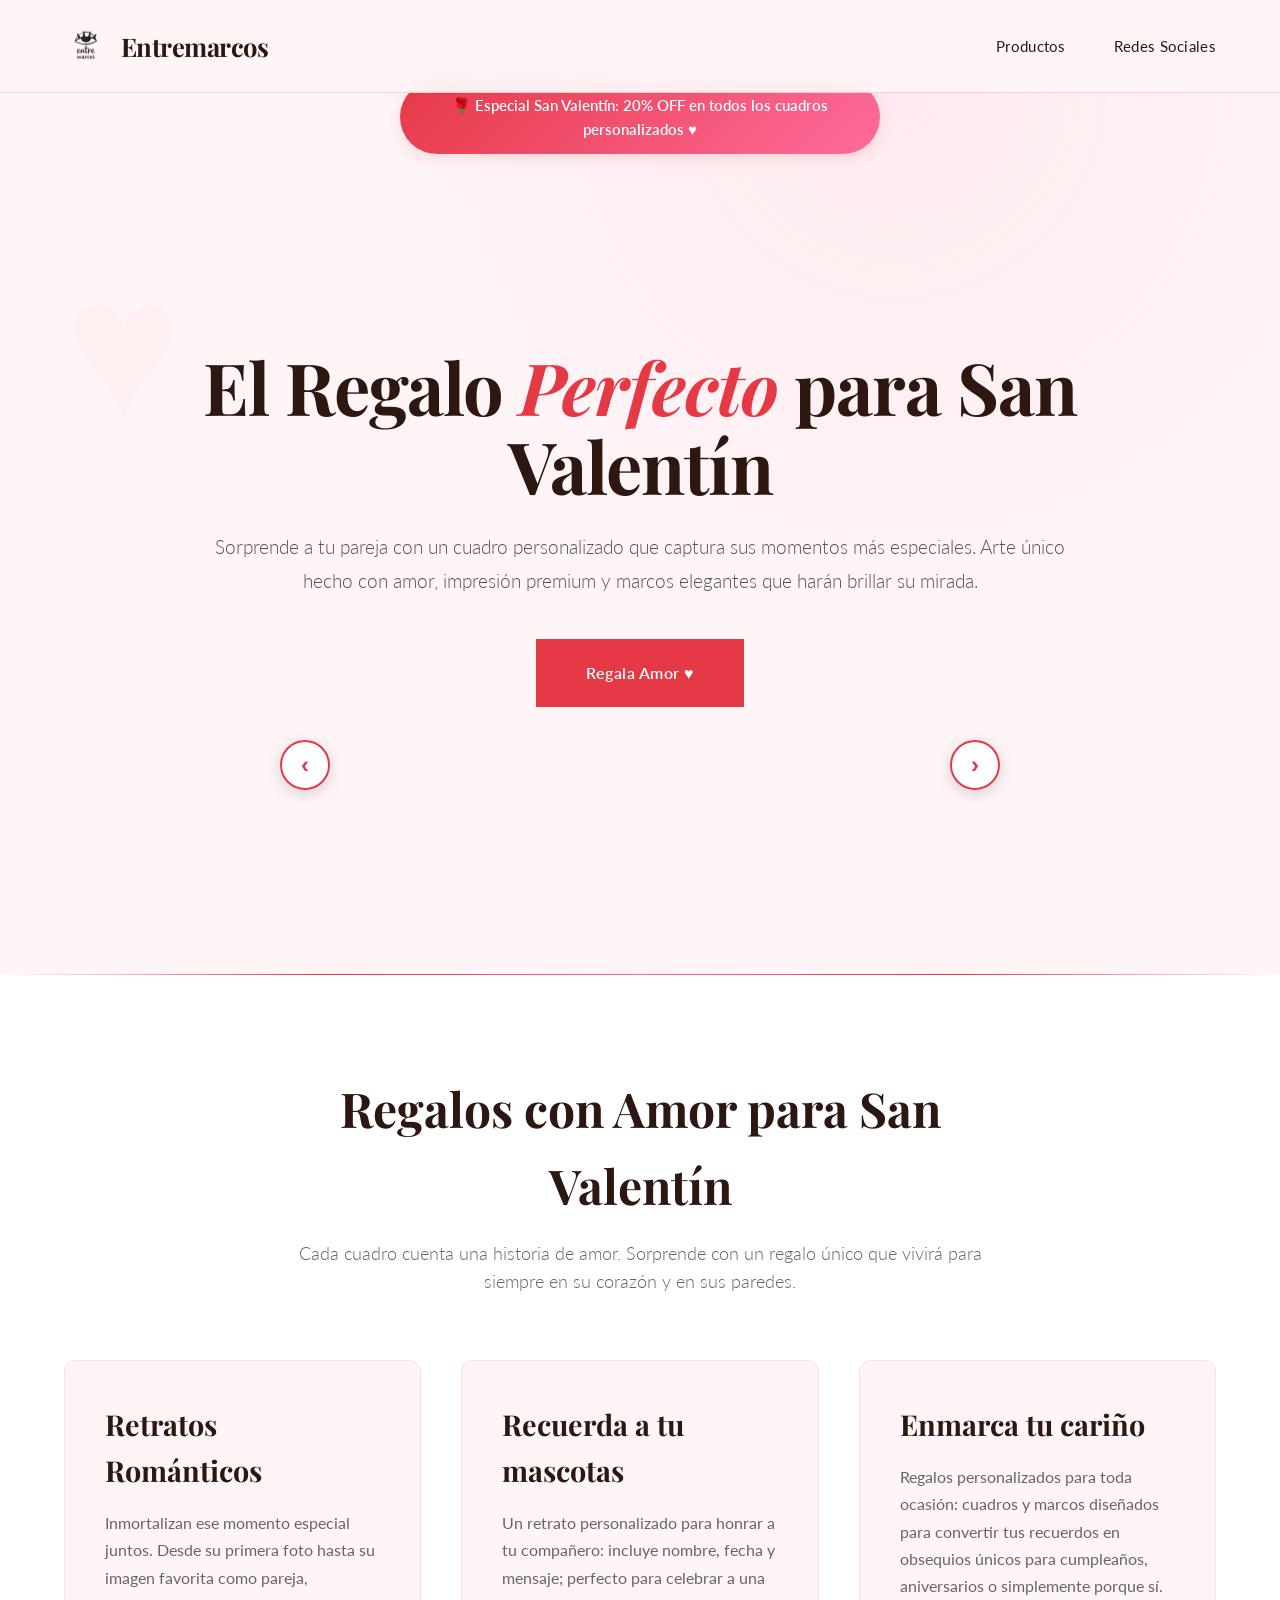
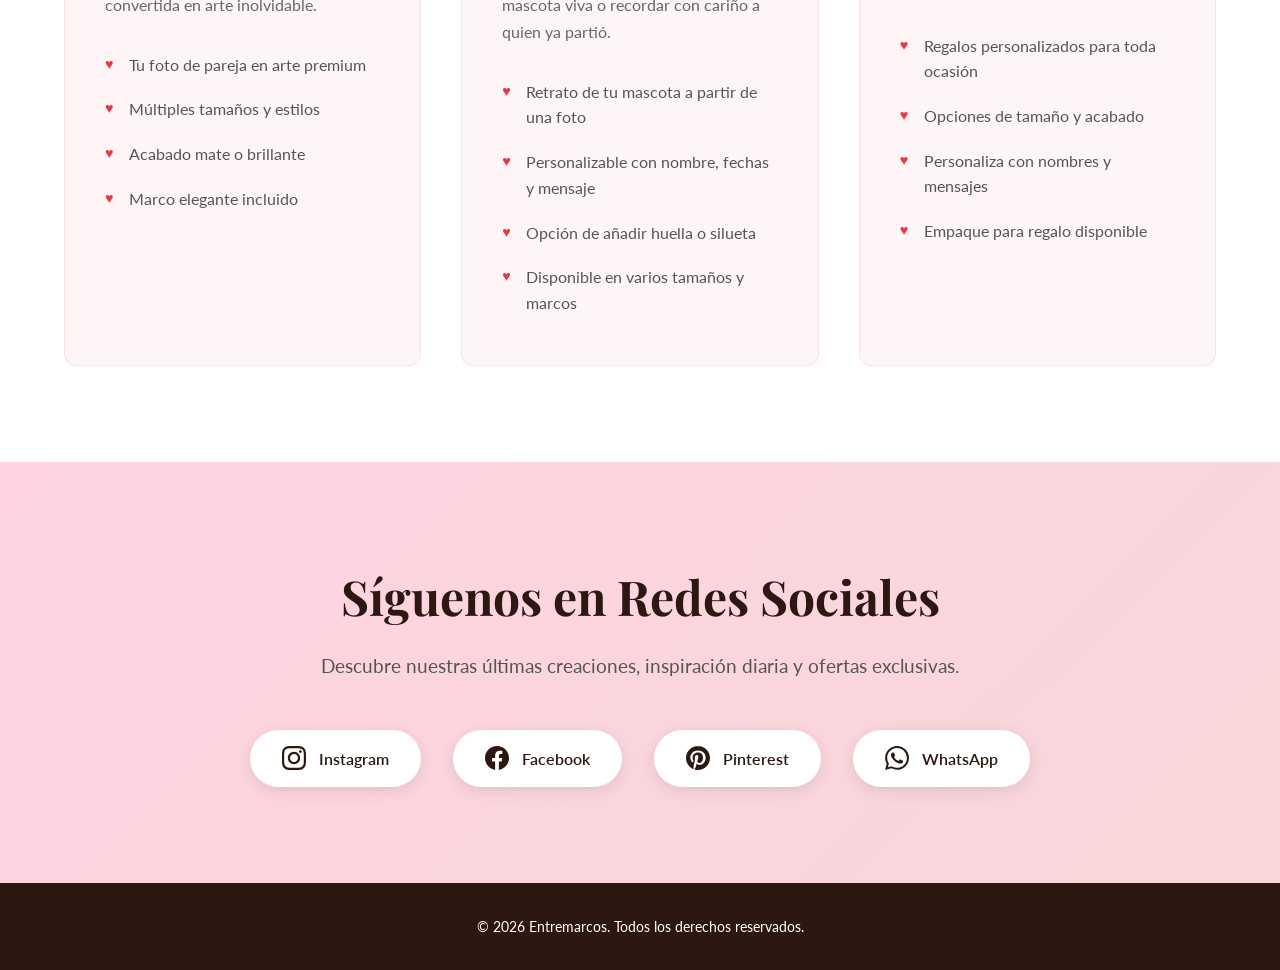
==== commit 4317ce78: "Minor fixes in carousel" ====
--- a/index.html
+++ b/index.html
@@ -174,14 +174,14 @@
         /* Promo Banner */
         .promo-banner {
             position: sticky;
-            top: 80px; /* sits below fixed nav */
+            top: 80px;
             left: 0;
             transform: none;
             background: linear-gradient(135deg, #E63946, #FF6B9D);
             color: white;
             padding: 0.8rem 2rem;
             border-radius: 0 0 8px 8px;
-            z-index: 999; /* under nav (nav z-index:1000) */
+            z-index: 999;
             font-weight: 600;
             font-size: 0.95rem;
             box-shadow: 0 4px 15px rgba(230, 57, 70, 0.15);
@@ -200,7 +200,6 @@
             white-space: normal;
         }
 
-        /* Desktop: centered pill */
         @media (min-width: 641px) {
             .promo-banner {
                 position: sticky;
@@ -214,10 +213,9 @@
             }
         }
 
-        /* Mobile adjustments */
         @media (max-width: 640px) {
             .promo-banner {
-                top: 64px; /* below nav on small screens */
+                top: 64px;
                 border-radius: 0;
                 padding: 0.6rem 1rem;
                 box-shadow: none;
@@ -239,15 +237,27 @@
         }
 
         .hero-content {
-            max-width: 1400px;
+            max-width: 1100px;
             margin: 0 auto;
             width: 100%;
             display: grid;
-            grid-template-columns: 1fr 1fr;
-            gap: 4rem;
+            grid-template-columns: 1fr; /* stacked: text first, gallery below */
+            gap: 2rem;
             align-items: center;
             position: relative;
             z-index: 1;
+        }
+
+        .hero-text {
+            text-align: center; /* center heading, paragraph and button */
+            max-width: 900px;
+            margin: 0 auto;
+        }
+
+        .hero-gallery {
+            margin-top: 1.75rem;
+            display: flex;
+            justify-content: center;
         }
 
         .hero-text {
@@ -326,242 +336,128 @@
             box-shadow: 0 10px 30px rgba(196, 133, 111, 0.3);
         }
 
+        /* Carrusel 3D Estilo Tarjetas Apiladas (ajustado para flujo y centrado) */
         .hero-gallery {
             position: relative;
             width: 100%;
-            max-width: 500px;
-            height: 550px;
+            height: auto; /* let content determine height */
             animation: fadeInUp 1s ease-out 0.6s both;
-        }
-
-        .gallery-item {
-            position: absolute;
-            width: 300px;
-            height: 400px;
+            display: flex;
+            align-items: center;
+            justify-content: center;
+            padding: 1.5rem 0 0; /* space from CTA */
+        }
+
+        .carousel-3d {
+            position: relative;
+            width: 100%;
+            max-width: 760px;
+            height: auto;
+            perspective: 1400px;
+            display: flex;
+            justify-content: center;
+            align-items: center;
+        }
+
+        .carousel-container {
+            position: relative;
+            width: 100%;
+            height: auto;
+            min-height: 0; /* allow slides to define height via aspect-ratio */
+            transform-style: preserve-3d;
+            display: flex;
+            justify-content: center;
+            align-items: center;
+        }
+
+        .carousel-slide {
+            position: relative;
+            width: clamp(220px, 28vw, 360px);
+            aspect-ratio: 4 / 5; /* keep consistent frame ratio */
+            margin: 0 12px;
+            background: #000; /* black frame background */
+            border: 5px solid #000; /* thinner black frame */
+            border-radius: 6px;
             overflow: hidden;
-            background: white;
-            transition: transform 0.5s ease;
-            box-shadow: 0 10px 40px rgba(0, 0, 0, 0.2);
-            border: 12px solid white;
-        }
-
-        .gallery-item-inner {
-            width: 100%;
-            height: 100%;
+            box-shadow: 0 16px 45px rgba(0, 0, 0, 0.16);
+            transition: all 0.45s cubic-bezier(0.22, 0.8, 0.35, 1);
+            transform-style: preserve-3d;
+            cursor: pointer;
+            will-change: transform, opacity;
+            display: flex;
+            align-items: center;
+            justify-content: center;
+        }
+
+        /* inner wrapper to control padding and contain image */
+        .slide-inner {
+            width: calc(100% - 12px);
+            height: calc(100% - 12px);
+            background: #fff; /* white interior to avoid black letterbox */
+            display: flex;
+            align-items: center;
+            justify-content: center;
+            padding: 6px; /* small gap between frame and image */
+            box-sizing: border-box;
+        }
+
+        .slide-inner img {
+            max-width: 100%;
+            max-height: 100%;
+            object-fit: contain; /* show whole photo scaled */
+            display: block;
+            background: transparent;
+        }
+
+        .carousel-slide.placeholder {
             background: linear-gradient(135deg, #FFD3E1 0%, #FF6B9D 100%);
-            position: relative;
-            overflow: hidden;
-        }
-
-        .gallery-item:nth-child(1) {
-            top: 50%;
-            left: 50%;
-            transform: translate(-50%, -50%) rotate(-8deg);
-            z-index: 1;
-            animation: slideInLeft 1s ease-out 0.8s both;
-        }
-
-        .gallery-item:nth-child(2) {
-            top: 50%;
-            left: 50%;
-            transform: translate(-50%, -50%) rotate(0deg);
-            z-index: 3;
-            animation: slideInCenter 1s ease-out 1s both;
-        }
-
-        .gallery-item:nth-child(3) {
-            top: 50%;
-            left: 50%;
-            transform: translate(-50%, -50%) rotate(8deg);
-            z-index: 2;
-            animation: slideInRight 1s ease-out 1.2s both;
-        }
-
-        @keyframes slideInLeft {
-            from {
-                opacity: 0;
-                transform: translate(-120%, -50%) rotate(-15deg);
-            }
-            to {
-                opacity: 1;
-                transform: translate(-50%, -50%) rotate(-8deg);
-            }
-        }
-
-        @keyframes slideInCenter {
-            from {
-                opacity: 0;
-                transform: translate(-50%, -120%) rotate(0deg) scale(0.8);
-            }
-            to {
-                opacity: 1;
-                transform: translate(-50%, -50%) rotate(0deg) scale(1);
-            }
-        }
-
-        @keyframes slideInRight {
-            from {
-                opacity: 0;
-                transform: translate(20%, -50%) rotate(15deg);
-            }
-            to {
-                opacity: 1;
-                transform: translate(-50%, -50%) rotate(8deg);
-            }
-        }
-
-        .gallery-item:hover {
-            transform: translate(-50%, -50%) rotate(0deg) scale(1.05) !important;
-            z-index: 10;
-        }
-
-        .gallery-item:nth-child(1):hover {
-            box-shadow: 0 20px 60px rgba(230, 57, 70, 0.4);
-        }
-
-        .gallery-item:nth-child(2):hover {
-            box-shadow: 0 20px 60px rgba(255, 107, 157, 0.4);
-        }
-
-        .gallery-item:nth-child(3):hover {
-            box-shadow: 0 20px 60px rgba(255, 211, 225, 0.4);
-        }
-
-        /* Placeholder images with artistic patterns */
-        .gallery-item-inner::after {
-            content: '♥';
+            display: flex;
+            align-items: center;
+            justify-content: center;
+            font-size: 8rem;
+            color: rgba(255, 255, 255, 0.3);
+        }
+
+        /* Botones de navegación */
+        .carousel-nav {
             position: absolute;
             top: 50%;
-            left: 50%;
-            transform: translate(-50%, -50%);
-            font-size: 8rem;
-            color: rgba(255, 255, 255, 0.2);
-            text-align: center;
-            animation: heartbeat 2s ease-in-out infinite;
-        }
-
-        @keyframes heartbeat {
-            0%, 100% { transform: translate(-50%, -50%) scale(1); }
-            50% { transform: translate(-50%, -50%) scale(1.05); }
-        }
-
-        .gallery-item:nth-child(1) .gallery-item-inner {
-            background: linear-gradient(135deg, #FFD3E1 0%, #FFB3C1 100%);
-        }
-
-        .gallery-item:nth-child(2) .gallery-item-inner {
-            background: linear-gradient(135deg, #FF6B9D 0%, #E63946 100%);
-        }
-
-        .gallery-item:nth-child(3) .gallery-item-inner {
-            background: linear-gradient(135deg, #F8D7DA 0%, #FFD3E1 100%);
-        }
-
-        /* Carousel styles (Hero) */
-        .carousel {
-            display: flex;
-            align-items: center;
-            gap: 1rem;
-            position: relative;
             width: 100%;
+            display: flex;
+            justify-content: space-between;
+            padding: 0 20px;
+            transform: translateY(-50%);
+            pointer-events: none;
+            z-index: 100;
+        }
+
+        .carousel-nav button {
+            pointer-events: all;
+            width: 50px;
+            height: 50px;
+            border-radius: 50%;
+            background: rgba(255, 255, 255, 0.95);
+            border: 2px solid var(--color-accent);
+            color: var(--color-accent);
+            font-size: 1.5rem;
+            font-weight: bold;
+            cursor: pointer;
+            transition: all 0.3s ease;
+            box-shadow: 0 4px 15px rgba(0, 0, 0, 0.15);
+            display: flex;
+            align-items: center;
             justify-content: center;
         }
 
-        .carousel-viewport {
-            overflow-x: auto;
-            overflow-y: hidden;
-            width: 100%;
-            max-width: 520px;
-            scroll-snap-type: x mandatory;
-            -webkit-overflow-scrolling: touch;
-            -ms-overflow-style: none; /* IE/Edge */
-            scrollbar-width: none; /* Firefox */
-        }
-
-        .carousel-viewport::-webkit-scrollbar { display: none; }
-
-        .carousel-track {
-            display: flex;
-            gap: 1.5rem;
-            align-items: center;
-            padding: 1rem 0;
-            scroll-behavior: smooth;
-            will-change: transform, scroll-position;
-        }
-
-        .carousel-item {
-            flex: 0 0 320px;
-            height: 420px;
-            border: 12px solid white;
-            box-shadow: 0 10px 40px rgba(0,0,0,0.18);
-            border-radius: 6px;
-            overflow: hidden;
-            scroll-snap-align: center;
-            display: flex;
-            align-items: center;
-            justify-content: center;
-            background: white;
-            transition: transform 0.45s cubic-bezier(.22,.8,.35,1), box-shadow 0.25s ease;
-            transform-origin: center;
-        }
-
-        /* States: centered vs sides (inclinado) */
-        .carousel-item.left {
-            transform: rotate(-8deg) translateY(4px) scale(0.95);
-            z-index: 3;
-            filter: saturate(0.95) brightness(0.98);
-        }
-
-        .carousel-item.right {
-            transform: rotate(8deg) translateY(4px) scale(0.95);
-            z-index: 3;
-            filter: saturate(0.95) brightness(0.98);
-        }
-
-        .carousel-item.active {
-            transform: translateY(-6px) rotate(0deg) scale(1.03);
-            box-shadow: 0 25px 60px rgba(0,0,0,0.25);
-            z-index: 5;
-        }
-
-        .carousel-item.placeholder .gallery-item-inner {
-            width:100%;
-            height:100%;
-            background: linear-gradient(135deg, #FFD3E1 0%, #FF6B9D 100%);
-            position: relative;
-        }
-
-        .carousel-img {
-            width: 100%;
-            height: 100%;
-            object-fit: cover;
-            display: block;
-        }
-
-        .carousel-btn {
-            background: rgba(0,0,0,0.06);
-            border: none;
-            padding: 0.45rem 0.8rem;
-            border-radius: 8px;
-            font-size: 1.4rem;
-            cursor: pointer;
-            color: var(--color-dark);
-            transition: background 0.2s ease;
-        }
-
-        .carousel-btn:hover {
-            background: rgba(0,0,0,0.1);
-        }
-
-        .carousel-btn:disabled {
-            opacity: 0.4;
-            cursor: default;
-        }
-
-        @media (max-width: 640px) {
-            .carousel-item { flex: 0 0 260px; height: 340px; border-width:10px; }
-            .carousel-viewport { max-width: 340px; }
-            .carousel-btn { font-size: 1.1rem; padding: 0.35rem 0.6rem; }
+        .carousel-nav button:hover {
+            background: var(--color-accent);
+            color: white;
+            transform: scale(1.1);
+            box-shadow: 0 6px 20px rgba(230, 57, 70, 0.3);
+        }
+
+        .carousel-nav button:active {
+            transform: scale(0.95);
         }
 
         /* Products Section */
@@ -601,72 +497,24 @@
         }
 
         .product-grid {
+            display: grid;
+            grid-template-columns: repeat(auto-fit, minmax(300px, 1fr));
+            gap: 2.5rem;
             max-width: 1400px;
             margin: 0 auto;
-            display: grid;
-            grid-template-columns: repeat(auto-fit, minmax(320px, 1fr));
-            gap: 3rem;
         }
 
         .product-card {
             background: var(--color-cream);
-            padding: 2rem;
+            padding: 2.5rem;
+            border-radius: 12px;
             transition: all 0.4s ease;
-            position: relative;
-            overflow: hidden;
-        }
-
-        .product-card:nth-child(1)::after {
-            content: '';
-            position: absolute;
-            top: -50%;
-            right: -50%;
-            width: 100%;
-            height: 100%;
-            background: radial-gradient(circle, rgba(255, 211, 225, 0.08), transparent);
-            pointer-events: none;
-        }
-
-        .product-card:nth-child(2)::after {
-            content: '';
-            position: absolute;
-            top: -50%;
-            right: -50%;
-            width: 100%;
-            height: 100%;
-            background: radial-gradient(circle, rgba(255, 107, 157, 0.06), transparent);
-            pointer-events: none;
-        }
-
-        .product-card:nth-child(3)::after {
-            content: '';
-            position: absolute;
-            top: -50%;
-            right: -50%;
-            width: 100%;
-            height: 100%;
-            background: radial-gradient(circle, rgba(230, 57, 70, 0.05), transparent);
-            pointer-events: none;
-        }
-
-        .product-card::before {
-            content: '';
-            position: absolute;
-            top: 0;
-            left: 0;
-            width: 4px;
-            height: 0;
-            background: var(--color-accent);
-            transition: height 0.4s ease;
+            border: 1px solid rgba(230, 57, 70, 0.1);
         }
 
         .product-card:hover {
-            transform: translateY(-10px);
-            box-shadow: 0 20px 40px rgba(0,0,0,0.1);
-        }
-
-        .product-card:hover::before {
-            height: 100%;
+            transform: translateY(-8px);
+            box-shadow: 0 15px 40px rgba(230, 57, 70, 0.15);
         }
 
         .product-card h3 {
@@ -679,73 +527,52 @@
         .product-card p {
             color: #666;
             margin-bottom: 1.5rem;
-            line-height: 1.8;
+            line-height: 1.7;
         }
 
         .product-features {
             list-style: none;
-            margin-bottom: 1.5rem;
+            padding: 0;
         }
 
         .product-features li {
-            padding: 0.5rem 0;
+            padding: 0.6rem 0;
+            padding-left: 1.5rem;
+            position: relative;
             color: #555;
-            position: relative;
-            padding-left: 1.5rem;
         }
 
         .product-features li::before {
-            content: '✓';
+            content: '♥';
             position: absolute;
             left: 0;
             color: var(--color-accent);
-            font-weight: bold;
+            font-size: 0.9rem;
         }
 
         /* Social Section */
         .social {
             padding: 6rem 5%;
-            background: var(--color-dark);
-            color: white;
-            position: relative;
-            overflow: hidden;
-        }
-
-        .social::before {
-            content: '';
-            position: absolute;
-            top: -50%;
-            left: -50%;
-            width: 200%;
-            height: 200%;
-            background: radial-gradient(circle at center, rgba(255, 107, 157, 0.08) 0%, transparent 70%);
-            animation: rotate 30s linear infinite;
-        }
-
-        @keyframes rotate {
-            from { transform: rotate(0deg); }
-            to { transform: rotate(360deg); }
+            background: linear-gradient(135deg, var(--color-pastel-pink) 0%, var(--color-pastel-lavender) 100%);
+            text-align: center;
         }
 
         .social-content {
-            max-width: 1000px;
+            max-width: 800px;
             margin: 0 auto;
-            text-align: center;
-            position: relative;
-            z-index: 1;
         }
 
         .social h2 {
             font-family: var(--font-display);
             font-size: 3rem;
             margin-bottom: 1rem;
+            color: var(--color-dark);
         }
 
         .social p {
             font-size: 1.2rem;
+            color: #555;
             margin-bottom: 3rem;
-            color: rgba(255,255,255,0.8);
-            font-weight: 300;
         }
 
         .social-links {
@@ -760,39 +587,20 @@
             align-items: center;
             gap: 0.8rem;
             padding: 1rem 2rem;
-            background: rgba(255,255,255,0.1);
-            backdrop-filter: blur(10px);
-            border: 2px solid rgba(255,255,255,0.2);
+            background: white;
+            color: var(--color-dark);
+            text-decoration: none;
+            border-radius: 50px;
+            font-weight: 600;
+            transition: all 0.3s ease;
+            box-shadow: 0 4px 15px rgba(0, 0, 0, 0.1);
+        }
+
+        .social-link:hover {
+            transform: translateY(-5px);
+            box-shadow: 0 8px 25px rgba(230, 57, 70, 0.2);
+            background: var(--color-accent);
             color: white;
-            text-decoration: none;
-            font-weight: 600;
-            transition: all 0.4s ease;
-            position: relative;
-            overflow: hidden;
-        }
-
-        .social-link::before {
-            content: '';
-            position: absolute;
-            top: 50%;
-            left: 50%;
-            width: 0;
-            height: 0;
-            background: var(--color-accent);
-            border-radius: 50%;
-            transform: translate(-50%, -50%);
-            transition: width 0.6s ease, height 0.6s ease;
-            z-index: -1;
-        }
-
-        .social-link:hover::before {
-            width: 400px;
-            height: 400px;
-        }
-
-        .social-link:hover {
-            border-color: var(--color-accent);
-            transform: translateY(-3px);
         }
 
         .social-icon {
@@ -803,96 +611,49 @@
 
         /* Footer */
         footer {
-            background: var(--color-cream);
-            padding: 3rem 5%;
+            background: var(--color-dark);
+            color: white;
             text-align: center;
-            border-top: 1px solid rgba(230, 57, 70, 0.2);
-        }
-
-        footer p {
-            color: #666;
-            font-size: 0.95rem;
-        }
-
-        /* Responsive */
+            padding: 2rem;
+            font-size: 0.9rem;
+        }
+
+        /* Responsive Design */
         @media (max-width: 968px) {
-            .nav-links {
-                gap: 1.5rem;
-            }
-
             .hero-content {
                 grid-template-columns: 1fr;
-                gap: 3rem;
-            }
-
-            .hero h1 {
-                font-size: 3rem;
-            }
-
-            .hero-gallery {
-                max-width: 400px;
-                height: 450px;
-                margin: 0 auto;
-            }
-
-            .gallery-item {
-                width: 240px;
-                height: 320px;
-            }
-
-            .section-header h2 {
-                font-size: 2.5rem;
+                gap: 2.5rem;
+            }
+
+            .hero h1 { font-size: 3rem; }
+
+            .hero-gallery { padding-top: 1rem; }
+
+            .carousel-3d { max-width: 620px; }
+
+            .carousel-slide {
+                width: clamp(200px, 36vw, 320px);
+                aspect-ratio: 4 / 5;
             }
         }
 
         @media (max-width: 640px) {
-            nav {
-                padding: 1rem 5%;
-            }
-
-            .logo {
-                font-size: 1.5rem;
-            }
-
-            .nav-links {
-                gap: 1rem;
-                font-size: 0.85rem;
-            }
-
-            .hero {
-                padding: 6rem 5% 3rem;
-            }
-
-            .hero h1 {
-                font-size: 2.5rem;
-            }
-
-            .hero p {
-                font-size: 1rem;
-            }
-
-            .hero-gallery {
-                max-width: 300px;
-                height: 350px;
-            }
-
-            .gallery-item {
-                width: 180px;
-                height: 240px;
-            }
-
-            .section-header h2 {
-                font-size: 2rem;
-            }
-
-            .social h2 {
-                font-size: 2rem;
-            }
-
-            .social-links {
-                flex-direction: column;
-                align-items: stretch;
-            }
+            .hero { padding: 6rem 5% 3rem; }
+            .hero h1 { font-size: 2.5rem; }
+            .hero p { font-size: 1rem; }
+
+            .hero-gallery { padding-top: 0.75rem; }
+
+            .carousel-3d { max-width: 360px; }
+
+            .carousel-slide {
+                width: clamp(180px, 66vw, 260px);
+                aspect-ratio: 4 / 5;
+                border-width: 4px;
+            }
+
+            .carousel-nav button { width: 40px; height: 40px; font-size: 1.2rem; }
+            .carousel-nav { padding: 0 10px; }
         }
     </style>
 </head>
@@ -923,21 +684,23 @@
                 <h1>El Regalo <span class="accent">Perfecto</span> para San Valentín</h1>
                 <p>Sorprende a tu pareja con un cuadro personalizado que captura sus momentos más especiales. Arte único hecho con amor, impresión premium y marcos elegantes que harán brillar su mirada.</p>
                 <a href="#productos" class="cta-button">Regala Amor ♥</a>
-            </div>
-            <div class="hero-gallery">
-                <div class="carousel" aria-roledescription="carousel" aria-label="Galería de marcos">
-                    <button class="carousel-btn prev" aria-label="Anterior">‹</button>
-                    <div class="carousel-viewport">
-                        <div class="carousel-track">
-                            <!-- Si no hay imágenes en images/frames se mostrará este placeholder con corazón -->
-                            <div class="carousel-item placeholder">
-                                <div class="gallery-item-inner"></div>
+
+                <!-- Moved gallery: sits directly under CTA to avoid visual distraction -->
+                <div class="hero-gallery">
+                    <div class="carousel-3d">
+                        <div class="carousel-container" id="carouselContainer">
+                            <!-- Las slides se cargarán dinámicamente -->
+                            <div class="carousel-slide placeholder">
+                                ♥
                             </div>
                         </div>
+                        <div class="carousel-nav">
+                            <button id="prevBtn" aria-label="Anterior">‹</button>
+                            <button id="nextBtn" aria-label="Siguiente">›</button>
+                        </div>
                     </div>
-                    <button class="carousel-btn next" aria-label="Siguiente">›</button>
                 </div>
-            </div>
+
         </div>
     </section>
 
@@ -1044,7 +807,7 @@
             const currentScroll = window.pageYOffset;
             
             if (currentScroll > 100) {
-                nav.style.boxShadow = '0 2px 20px rgba(0,0,0,0.1)';
+                nav.style.boxShadow = '0 2px 10px rgba(0,0,0,0.1)';
             } else {
                 nav.style.boxShadow = 'none';
             }
@@ -1074,202 +837,294 @@
             observer.observe(card);
         });
 
-        /* Carrusel en Hero: carga hasta 3 imágenes aleatorias desde images/frames (prefiriendo JPEG) */
-        (async function() {
+        // ==================== CARRUSEL 3D ESTILO TARJETAS APILADAS ====================
+        (async function initStackedCarousel() {
+            // Funciones auxiliares
             function shuffle(arr) {
-                for (let i = arr.length - 1; i > 0; i--) {
+                const array = [...arr];
+                for (let i = array.length - 1; i > 0; i--) {
                     const j = Math.floor(Math.random() * (i + 1));
-                    [arr[i], arr[j]] = [arr[j], arr[i]];
+                    [array[i], array[j]] = [array[j], array[i]];
                 }
-                return arr;
-            }
-
+                return array;
+            }
+
+            // Intentar cargar imágenes desde manifest.json
             async function tryManifest() {
                 try {
                     const res = await fetch('images/frames/manifest.json');
                     if (res.ok) {
                         const list = await res.json();
-                        if (Array.isArray(list) && list.length) return list.map(f => 'images/frames/' + f);
+                        if (Array.isArray(list) && list.length) {
+                            return list.map(f => 'images/frames/' + f);
+                        }
                     }
-                } catch (e) {}
+                } catch (e) {
+                    console.log('No manifest.json found');
+                }
                 return null;
             }
 
+            // Intentar obtener listado de directorio
             async function tryDirectoryListing() {
                 try {
                     const res = await fetch('images/frames/');
                     if (res.ok) {
                         const text = await res.text();
-                        const matches = [...text.matchAll(/href="([^\"]+\.(?:jpe?g|jpeg|jpg|png|webp|svg))"/gi)];
+                        const matches = [...text.matchAll(/href="([^\"]+\.(?:jpe?g|jpg))"/gi)];
                         const files = matches.map(m => m[1]).filter(Boolean);
-                        if (files.length) return files.map(f => (f.startsWith('http') ? f : 'images/frames/' + f.replace(/^\/+/, '').split('/').pop()));
+                        if (files.length) {
+                            return files.map(f => {
+                                if (f.startsWith('http')) return f;
+                                return 'images/frames/' + f.replace(/^\/+/, '').split('/').pop();
+                            });
+                        }
                     }
-                } catch (e) {}
+                } catch (e) {
+                    console.log('Directory listing failed');
+                }
                 return null;
             }
 
+            // Intentar encontrar imágenes numeradas
             async function tryNumbered() {
-                const exts = ['jpg','jpeg','png','webp','svg'];
                 const found = [];
-                for (let i = 1; i <= 30; i++) {
+                const exts = ['jpg', 'jpeg'];
+                
+                for (let i = 1; i <= 50; i++) {
                     for (const ext of exts) {
                         const url = `images/frames/frame-${i}.${ext}`;
                         try {
                             const r = await fetch(url, { method: 'HEAD' });
-                            if (r.ok) { found.push(url); break; }
+                            if (r.ok) {
+                                found.push(url);
+                                break;
+                            }
                         } catch (e) {}
                     }
-                    if (found.length >= 30) break;
+                    if (found.length >= 50) break;
                 }
+                
                 return found.length ? found : null;
             }
 
-            async function findFrameImages() {
+            // Intentar con nombres comunes
+            async function tryCommonNames() {
+                const found = [];
+                const exts = ['jpg', 'jpeg'];
+                const names = ['frame', 'image', 'photo', 'pic', 'img', '1', '2', '3', '4', '5'];
+                
+                for (const name of names) {
+                    for (const ext of exts) {
+                        const url = `images/frames/${name}.${ext}`;
+                        try {
+                            const r = await fetch(url, { method: 'HEAD' });
+                            if (r.ok) {
+                                found.push(url);
+                                break;
+                            }
+                        } catch (e) {}
+                    }
+                }
+                
+                return found.length ? found : null;
+            }
+
+            // Buscar todas las imágenes disponibles
+            async function findAllImages() {
                 let imgs = await tryManifest();
                 if (imgs && imgs.length) return imgs;
+                
                 imgs = await tryDirectoryListing();
                 if (imgs && imgs.length) return imgs;
+                
                 imgs = await tryNumbered();
                 if (imgs && imgs.length) return imgs;
-                return []; // no images found
-            }
-
-            const images = await findFrameImages();
-            const carouselTrack = document.querySelector('.carousel-track');
-            const viewport = document.querySelector('.carousel-viewport');
-            const prevBtn = document.querySelector('.carousel-btn.prev');
-            const nextBtn = document.querySelector('.carousel-btn.next');
-
-            if (!carouselTrack || !viewport) return;
-
-            if (!images || images.length === 0) {
-                // duplicar placeholder para buena experiencia visual
-                const placeholder = carouselTrack.querySelector('.carousel-item.placeholder');
-                if (placeholder) {
-                    for (let i = 0; i < 2; i++) {
-                        const clone = placeholder.cloneNode(true);
-                        carouselTrack.appendChild(clone);
-                    }
-                    // set states
-                    setTimeout(() => {
-                        const items = [...carouselTrack.children];
-                        items.forEach((it, idx) => it.classList.add(idx === 0 ? 'active' : 'right'));
-                    }, 50);
-                }
+
+                imgs = await tryCommonNames();
+                if (imgs && imgs.length) return imgs;
+                
+                return [];
+            }
+
+            // Cargar imágenes
+            const allImages = await findAllImages();
+            
+            // Filtrar solo imágenes JPEG
+            const jpegImages = allImages.filter(src => /\.jpe?g$/i.test(src));
+            const imagesToUse = jpegImages.length > 0 ? jpegImages : allImages;
+
+            const container = document.getElementById('carouselContainer');
+            const prevBtn = document.getElementById('prevBtn');
+            const nextBtn = document.getElementById('nextBtn');
+
+            if (!container) return;
+
+            // Si no hay imágenes, mostrar placeholder
+            if (imagesToUse.length === 0) {
+                console.log('No se encontraron imágenes JPEG en images/frames/');
                 return;
             }
 
-            // prefer JPEG images when available
-            const jpegList = images.filter(s => /\.jpe?g$/i.test(s));
-            const pool = jpegList.length ? jpegList : images;
-
-            const chosen = shuffle(pool.slice()).slice(0, 3);
-            carouselTrack.innerHTML = '';
-            chosen.forEach(src => {
-                const item = document.createElement('div');
-                item.className = 'carousel-item';
+            // Limpiar contenedor
+            container.innerHTML = '';
+
+            // Crear slides para todas las imágenes
+            const slides = [];
+            imagesToUse.forEach((src, index) => {
+                const slide = document.createElement('div');
+                slide.className = 'carousel-slide';
+                slide.dataset.index = index;
+
+                const inner = document.createElement('div');
+                inner.className = 'slide-inner';
+                
                 const img = document.createElement('img');
                 img.src = src;
-                img.alt = 'Marco personalizado';
+                img.alt = `Marco ${index + 1}`;
                 img.loading = 'lazy';
-                img.className = 'carousel-img';
-                img.addEventListener('error', () => { item.remove(); });
-                item.appendChild(img);
-                carouselTrack.appendChild(item);
+
+                img.addEventListener('error', () => {
+                    console.error(`Error loading image: ${src}`);
+                    slide.remove();
+                });
+
+                inner.appendChild(img);
+                slide.appendChild(inner);
+                container.appendChild(slide);
+                slides.push(slide);
             });
 
-            function scrollToIndex(idx) {
-                const item = carouselTrack.children[idx];
-                if (!item) return;
-                const offset = item.offsetLeft - (viewport.clientWidth - item.clientWidth) / 2;
-                viewport.scrollTo({ left: offset, behavior: 'smooth' });
-            }
-
-            function getCenteredIndex() {
-                const children = [...carouselTrack.children];
-                const center = viewport.scrollLeft + viewport.clientWidth / 2;
-                let best = 0, bestDist = Infinity;
-                children.forEach((c, i) => {
-                    const cCenter = c.offsetLeft + c.clientWidth / 2;
-                    const d = Math.abs(cCenter - center);
-                    if (d < bestDist) { best = i; bestDist = d; }
+            if (slides.length === 0) return;
+
+            let currentIndex = 0;
+
+            // Calcular y aplicar transformaciones 3D estilo tarjetas apiladas
+            function updateSlides() {
+                const total = slides.length;
+                
+                slides.forEach((slide, i) => {
+                    // Calcular posición relativa al slide actual
+                    let position = i - currentIndex;
+                    
+                    // Normalizar posición (circular)
+                    if (position < -Math.floor(total / 2)) {
+                        position += total;
+                    } else if (position > Math.ceil(total / 2)) {
+                        position -= total;
+                    }
+
+                    // Calcular transformaciones basadas en posición
+                    let translateX = 0;
+                    let translateZ = 0;
+                    let rotateY = 0;
+                    let scale = 1;
+                    let opacity = 1;
+                    let zIndex = 0;
+
+                    if (position === 0) {
+                        // Slide central (activo)
+                        translateX = 0;
+                        translateZ = 0;
+                        rotateY = 0;
+                        scale = 1;
+                        opacity = 1;
+                        zIndex = 50;
+                    } else if (position === -1) {
+                        // Slide a la izquierda
+                        translateX = -200;
+                        translateZ = -150;
+                        rotateY = 35;
+                        scale = 0.85;
+                        opacity = 0.7;
+                        zIndex = 40;
+                    } else if (position === 1) {
+                        // Slide a la derecha
+                        translateX = 200;
+                        translateZ = -150;
+                        rotateY = -35;
+                        scale = 0.85;
+                        opacity = 0.7;
+                        zIndex = 40;
+                    } else if (position === -2) {
+                        // Segundo slide a la izquierda
+                        translateX = -350;
+                        translateZ = -300;
+                        rotateY = 45;
+                        scale = 0.7;
+                        opacity = 0.4;
+                        zIndex = 30;
+                    } else if (position === 2) {
+                        // Segundo slide a la derecha
+                        translateX = 350;
+                        translateZ = -300;
+                        rotateY = -45;
+                        scale = 0.7;
+                        opacity = 0.4;
+                        zIndex = 30;
+                    } else {
+                        // Slides ocultos
+                        translateX = position > 0 ? 500 : -500;
+                        translateZ = -400;
+                        rotateY = position > 0 ? -55 : 55;
+                        scale = 0.5;
+                        opacity = 0;
+                        zIndex = 10;
+                    }
+
+                    // Aplicar transformaciones (ajustadas para layout centrado)
+                    slide.style.transform = `translateX(${translateX}px) translateZ(${translateZ}px) rotateY(${rotateY}deg) scale(${scale})`;
+                    slide.style.opacity = opacity;
+                    slide.style.zIndex = zIndex;
                 });
-                return best;
-            }
-
-            function updateStates() {
-                const children = [...carouselTrack.children];
-                if (!children.length) return;
-                const idx = getCenteredIndex();
-                children.forEach((c, i) => {
-                    c.classList.remove('active','left','right');
-                    if (i < idx) c.classList.add('left');
-                    else if (i > idx) c.classList.add('right');
-                    else c.classList.add('active');
+            }
+
+            function nextSlide() {
+                currentIndex = (currentIndex + 1) % slides.length;
+                updateSlides();
+            }
+
+            function prevSlide() {
+                currentIndex = (currentIndex - 1 + slides.length) % slides.length;
+                updateSlides();
+            }
+
+            // Event listeners
+            prevBtn.addEventListener('click', prevSlide);
+            nextBtn.addEventListener('click', nextSlide);
+
+            // Click en slides para navegar
+            slides.forEach((slide, index) => {
+                slide.addEventListener('click', () => {
+                    const position = index - currentIndex;
+                    if (position === 1) {
+                        nextSlide();
+                    } else if (position === -1 || position === slides.length - 1) {
+                        prevSlide();
+                    }
                 });
-                prevBtn.disabled = idx === 0;
-                nextBtn.disabled = idx === children.length - 1;
-            }
-
-            // inicial
-            setTimeout(() => { scrollToIndex(0); updateStates(); }, 150);
-
-            prevBtn.addEventListener('click', () => {
-                const idx = getCenteredIndex();
-                scrollToIndex(Math.max(0, idx - 1));
-                setTimeout(updateStates, 300);
             });
 
-            nextBtn.addEventListener('click', () => {
-                const idx = getCenteredIndex();
-                scrollToIndex(Math.min(carouselTrack.children.length - 1, idx + 1));
-                setTimeout(updateStates, 300);
+            // Navegación con teclado
+            document.addEventListener('keydown', (e) => {
+                if (e.key === 'ArrowLeft') prevSlide();
+                if (e.key === 'ArrowRight') nextSlide();
             });
 
-            // pointer drag (mouse & touch)
-            let isDown = false, startX = 0, scrollLeft = 0, activePointerId = null;
-            viewport.addEventListener('pointerdown', (e) => {
-                isDown = true;
-                activePointerId = e.pointerId;
-                viewport.setPointerCapture(activePointerId);
-                startX = e.clientX;
-                scrollLeft = viewport.scrollLeft;
-                viewport.classList.add('dragging');
+            // Auto-play
+            let autoplayInterval = setInterval(nextSlide, 3500);
+
+            // Pausar en hover
+            container.addEventListener('mouseenter', () => {
+                clearInterval(autoplayInterval);
             });
 
-            viewport.addEventListener('pointermove', (e) => {
-                if (!isDown) return;
-                e.preventDefault();
-                const dx = e.clientX - startX;
-                viewport.scrollLeft = scrollLeft - dx;
+            container.addEventListener('mouseleave', () => {
+                autoplayInterval = setInterval(nextSlide, 3500);
             });
 
-            viewport.addEventListener('pointerup', (e) => {
-                if (!isDown) return;
-                isDown = false;
-                try { viewport.releasePointerCapture(activePointerId); } catch (err) {}
-                viewport.classList.remove('dragging');
-                setTimeout(() => { scrollToIndex(getCenteredIndex()); updateStates(); }, 120);
-            });
-
-            viewport.addEventListener('pointercancel', () => {
-                isDown = false;
-                viewport.classList.remove('dragging');
-                setTimeout(() => { scrollToIndex(getCenteredIndex()); updateStates(); }, 120);
-            });
-
-            // scroll debounce to update states
-            let scrollTimeout = null;
-            viewport.addEventListener('scroll', () => {
-                clearTimeout(scrollTimeout);
-                scrollTimeout = setTimeout(() => updateStates(), 90);
-            });
-
-            // keyboard
-            document.addEventListener('keydown', (e) => {
-                if (e.key === 'ArrowLeft') prevBtn.click();
-                if (e.key === 'ArrowRight') nextBtn.click();
-            });
+            // Inicializar
+            updateSlides();
         })();
     </script>
 </body>
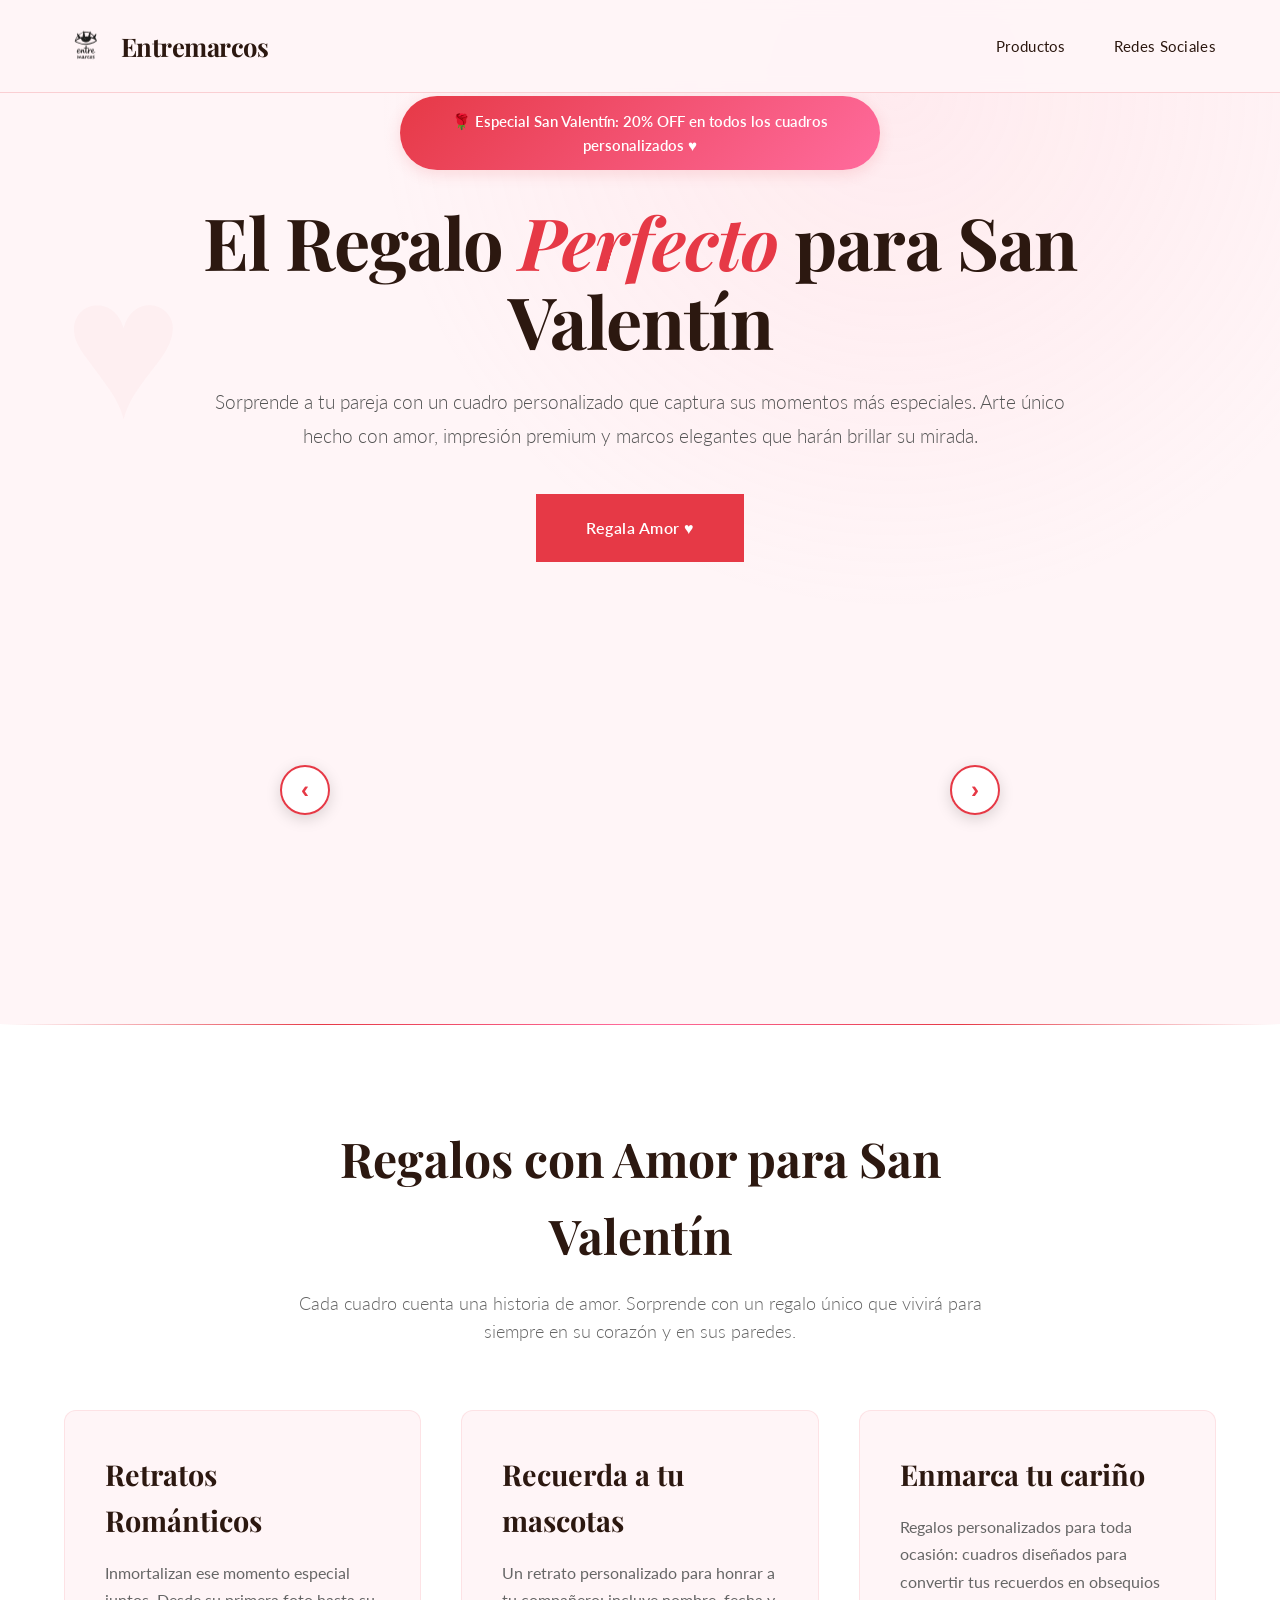
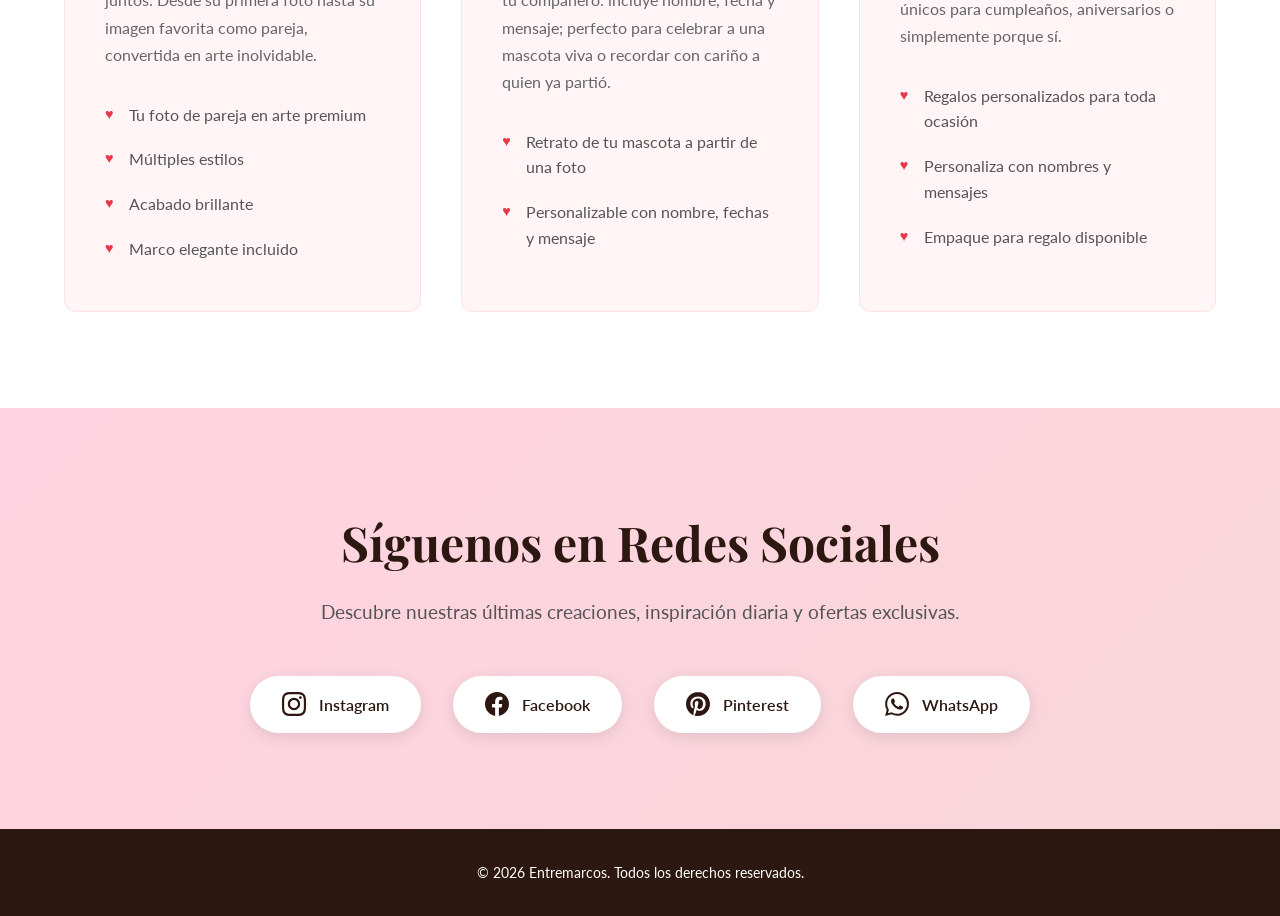
==== commit d3422915: "Modular style, new neutral page, and toggle for testing colors." ====
--- a/index.html
+++ b/index.html
@@ -7,655 +7,8 @@
     <link rel="preconnect" href="https://fonts.googleapis.com">
     <link rel="preconnect" href="https://fonts.gstatic.com" crossorigin>
     <link href="https://fonts.googleapis.com/css2?family=Playfair+Display:wght@400;600;700&family=Lato:wght@300;400;700&display=swap" rel="stylesheet">
-    <style>
-        :root {
-            --color-cream: #FFF5F7;
-            --color-dark: #2C1810;
-            --color-accent: #E63946;
-            --color-accent-dark: #C1121F;
-            --color-gold: #FFB3C1;
-            --color-pastel-pink: #FFD3E1;
-            --color-pastel-lavender: #F8D7DA;
-            --color-rose: #FF6B9D;
-            --font-display: 'Playfair Display', serif;
-            --font-body: 'Lato', sans-serif;
-        }
-
-        * {
-            margin: 0;
-            padding: 0;
-            box-sizing: border-box;
-        }
-
-        body {
-            font-family: var(--font-body);
-            background: var(--color-cream);
-            color: var(--color-dark);
-            overflow-x: hidden;
-            line-height: 1.6;
-        }
-
-        /* Decorative background */
-        body::before {
-            content: '';
-            position: fixed;
-            top: -50%;
-            right: -10%;
-            width: 80%;
-            height: 120%;
-            background: radial-gradient(circle at center, rgba(255, 179, 193, 0.15) 0%, transparent 70%);
-            pointer-events: none;
-            z-index: 0;
-            animation: float 20s ease-in-out infinite;
-        }
-
-        /* Additional hearts decoration */
-        body::after {
-            content: '♥';
-            position: fixed;
-            font-size: 200px;
-            color: rgba(230, 57, 70, 0.03);
-            top: 20%;
-            left: 5%;
-            pointer-events: none;
-            z-index: 0;
-            animation: pulse 4s ease-in-out infinite;
-        }
-
-        @keyframes pulse {
-            0%, 100% { transform: scale(1); opacity: 0.03; }
-            50% { transform: scale(1.1); opacity: 0.05; }
-        }
-
-        @keyframes float {
-            0%, 100% { transform: translate(0, 0) rotate(0deg); }
-            33% { transform: translate(30px, -30px) rotate(2deg); }
-            66% { transform: translate(-20px, 20px) rotate(-2deg); }
-        }
-
-        /* Navigation */
-        nav {
-            position: fixed;
-            top: 0;
-            width: 100%;
-            background: rgba(255, 245, 247, 0.95);
-            backdrop-filter: blur(10px);
-            padding: 1.5rem 5%;
-            z-index: 1000;
-            border-bottom: 1px solid rgba(230, 57, 70, 0.2);
-            animation: slideDown 0.8s ease-out;
-        }
-
-        @keyframes slideDown {
-            from {
-                transform: translateY(-100%);
-                opacity: 0;
-            }
-            to {
-                transform: translateY(0);
-                opacity: 1;
-            }
-        }
-
-        .nav-content {
-            max-width: 1400px;
-            margin: 0 auto;
-            display: flex;
-            justify-content: space-between;
-            align-items: center;
-        }
-
-        .logo {
-            display: inline-flex;
-            align-items: center;
-            gap: 0.8rem;
-            text-decoration: none;
-        }
-
-        .logo-text {
-            font-family: var(--font-display);
-            font-size: 1.6rem;
-            font-weight: 700;
-            color: var(--color-dark);
-            letter-spacing: -0.5px;
-        }
-
-        .logo-img {
-            display: block;
-            height: 44px;
-            width: auto;
-        }
-
-        @media (max-width: 640px) {
-            .logo-img {
-                height: 34px;
-            }
-
-            .logo-text {
-                font-size: 1.2rem;
-            }
-        }
-
-        .nav-links {
-            display: flex;
-            gap: 3rem;
-            list-style: none;
-        }
-
-        .nav-links a {
-            color: var(--color-dark);
-            text-decoration: none;
-            font-weight: 400;
-            font-size: 0.95rem;
-            letter-spacing: 0.3px;
-            transition: color 0.3s ease;
-            position: relative;
-        }
-
-        .nav-links a::after {
-            content: '';
-            position: absolute;
-            bottom: -5px;
-            left: 0;
-            width: 0;
-            height: 2px;
-            background: var(--color-accent);
-            transition: width 0.3s ease;
-        }
-
-        .nav-links a:hover {
-            color: var(--color-accent);
-        }
-
-        .nav-links a:hover::after {
-            width: 100%;
-        }
-
-        /* Promo Banner */
-        .promo-banner {
-            position: sticky;
-            top: 80px;
-            left: 0;
-            transform: none;
-            background: linear-gradient(135deg, #E63946, #FF6B9D);
-            color: white;
-            padding: 0.8rem 2rem;
-            border-radius: 0 0 8px 8px;
-            z-index: 999;
-            font-weight: 600;
-            font-size: 0.95rem;
-            box-shadow: 0 4px 15px rgba(230, 57, 70, 0.15);
-            width: 100%;
-            display: flex;
-            justify-content: center;
-            align-items: center;
-        }
-
-        .promo-banner .promo-text {
-            display: inline-block;
-            max-width: 1200px;
-            width: 100%;
-            padding: 0 1rem;
-            text-align: center;
-            white-space: normal;
-        }
-
-        @media (min-width: 641px) {
-            .promo-banner {
-                position: sticky;
-                top: 80px;
-                width: auto;
-                left: 50%;
-                transform: translateX(-50%);
-                border-radius: 50px;
-                padding: 0.8rem 2rem;
-                max-width: 480px;
-            }
-        }
-
-        @media (max-width: 640px) {
-            .promo-banner {
-                top: 64px;
-                border-radius: 0;
-                padding: 0.6rem 1rem;
-                box-shadow: none;
-            }
-
-            .promo-banner .promo-text {
-                font-size: 0.95rem;
-            }
-        }
-
-        /* Hero Section */
-        .hero {
-            position: relative;
-            min-height: 100vh;
-            display: flex;
-            align-items: center;
-            padding: 8rem 5% 4rem;
-            overflow: hidden;
-        }
-
-        .hero-content {
-            max-width: 1100px;
-            margin: 0 auto;
-            width: 100%;
-            display: grid;
-            grid-template-columns: 1fr; /* stacked: text first, gallery below */
-            gap: 2rem;
-            align-items: center;
-            position: relative;
-            z-index: 1;
-        }
-
-        .hero-text {
-            text-align: center; /* center heading, paragraph and button */
-            max-width: 900px;
-            margin: 0 auto;
-        }
-
-        .hero-gallery {
-            margin-top: 1.75rem;
-            display: flex;
-            justify-content: center;
-        }
-
-        .hero-text {
-            animation: fadeInUp 1s ease-out 0.3s both;
-        }
-
-        @keyframes fadeInUp {
-            from {
-                opacity: 0;
-                transform: translateY(40px);
-            }
-            to {
-                opacity: 1;
-                transform: translateY(0);
-            }
-        }
-
-        .hero h1 {
-            font-family: var(--font-display);
-            font-size: 4.5rem;
-            font-weight: 700;
-            line-height: 1.1;
-            margin-bottom: 1.5rem;
-            color: var(--color-dark);
-            letter-spacing: -1px;
-        }
-
-        .hero h1 .accent {
-            color: var(--color-accent);
-            font-style: italic;
-        }
-
-        .hero p {
-            font-size: 1.2rem;
-            color: #555;
-            margin-bottom: 2.5rem;
-            font-weight: 300;
-            line-height: 1.8;
-        }
-
-        .cta-button {
-            display: inline-block;
-            padding: 1.2rem 3rem;
-            background: var(--color-accent);
-            color: white;
-            text-decoration: none;
-            font-weight: 600;
-            letter-spacing: 0.5px;
-            transition: all 0.4s ease;
-            border: 2px solid var(--color-accent);
-            position: relative;
-            overflow: hidden;
-        }
-
-        .cta-button::before {
-            content: '';
-            position: absolute;
-            top: 50%;
-            left: 50%;
-            width: 0;
-            height: 0;
-            background: var(--color-accent-dark);
-            border-radius: 50%;
-            transform: translate(-50%, -50%);
-            transition: width 0.6s ease, height 0.6s ease;
-            z-index: -1;
-        }
-
-        .cta-button:hover::before {
-            width: 400px;
-            height: 400px;
-        }
-
-        .cta-button:hover {
-            transform: translateY(-2px);
-            box-shadow: 0 10px 30px rgba(196, 133, 111, 0.3);
-        }
-
-        /* Carrusel 3D Estilo Tarjetas Apiladas (ajustado para flujo y centrado) */
-        .hero-gallery {
-            position: relative;
-            width: 100%;
-            height: auto; /* let content determine height */
-            animation: fadeInUp 1s ease-out 0.6s both;
-            display: flex;
-            align-items: center;
-            justify-content: center;
-            padding: 1.5rem 0 0; /* space from CTA */
-        }
-
-        .carousel-3d {
-            position: relative;
-            width: 100%;
-            max-width: 760px;
-            height: auto;
-            perspective: 1400px;
-            display: flex;
-            justify-content: center;
-            align-items: center;
-        }
-
-        .carousel-container {
-            position: relative;
-            width: 100%;
-            height: auto;
-            min-height: 0; /* allow slides to define height via aspect-ratio */
-            transform-style: preserve-3d;
-            display: flex;
-            justify-content: center;
-            align-items: center;
-        }
-
-        .carousel-slide {
-            position: relative;
-            width: clamp(220px, 28vw, 360px);
-            aspect-ratio: 4 / 5; /* keep consistent frame ratio */
-            margin: 0 12px;
-            background: #000; /* black frame background */
-            border: 5px solid #000; /* thinner black frame */
-            border-radius: 6px;
-            overflow: hidden;
-            box-shadow: 0 16px 45px rgba(0, 0, 0, 0.16);
-            transition: all 0.45s cubic-bezier(0.22, 0.8, 0.35, 1);
-            transform-style: preserve-3d;
-            cursor: pointer;
-            will-change: transform, opacity;
-            display: flex;
-            align-items: center;
-            justify-content: center;
-        }
-
-        /* inner wrapper to control padding and contain image */
-        .slide-inner {
-            width: calc(100% - 12px);
-            height: calc(100% - 12px);
-            background: #fff; /* white interior to avoid black letterbox */
-            display: flex;
-            align-items: center;
-            justify-content: center;
-            padding: 6px; /* small gap between frame and image */
-            box-sizing: border-box;
-        }
-
-        .slide-inner img {
-            max-width: 100%;
-            max-height: 100%;
-            object-fit: contain; /* show whole photo scaled */
-            display: block;
-            background: transparent;
-        }
-
-        .carousel-slide.placeholder {
-            background: linear-gradient(135deg, #FFD3E1 0%, #FF6B9D 100%);
-            display: flex;
-            align-items: center;
-            justify-content: center;
-            font-size: 8rem;
-            color: rgba(255, 255, 255, 0.3);
-        }
-
-        /* Botones de navegación */
-        .carousel-nav {
-            position: absolute;
-            top: 50%;
-            width: 100%;
-            display: flex;
-            justify-content: space-between;
-            padding: 0 20px;
-            transform: translateY(-50%);
-            pointer-events: none;
-            z-index: 100;
-        }
-
-        .carousel-nav button {
-            pointer-events: all;
-            width: 50px;
-            height: 50px;
-            border-radius: 50%;
-            background: rgba(255, 255, 255, 0.95);
-            border: 2px solid var(--color-accent);
-            color: var(--color-accent);
-            font-size: 1.5rem;
-            font-weight: bold;
-            cursor: pointer;
-            transition: all 0.3s ease;
-            box-shadow: 0 4px 15px rgba(0, 0, 0, 0.15);
-            display: flex;
-            align-items: center;
-            justify-content: center;
-        }
-
-        .carousel-nav button:hover {
-            background: var(--color-accent);
-            color: white;
-            transform: scale(1.1);
-            box-shadow: 0 6px 20px rgba(230, 57, 70, 0.3);
-        }
-
-        .carousel-nav button:active {
-            transform: scale(0.95);
-        }
-
-        /* Products Section */
-        .products {
-            padding: 6rem 5%;
-            background: white;
-            position: relative;
-        }
-
-        .products::before {
-            content: '';
-            position: absolute;
-            top: 0;
-            left: 0;
-            right: 0;
-            height: 1px;
-            background: linear-gradient(to right, transparent, var(--color-accent), var(--color-rose), var(--color-accent), transparent);
-        }
-
-        .section-header {
-            text-align: center;
-            max-width: 700px;
-            margin: 0 auto 4rem;
-        }
-
-        .section-header h2 {
-            font-family: var(--font-display);
-            font-size: 3rem;
-            margin-bottom: 1rem;
-            color: var(--color-dark);
-        }
-
-        .section-header p {
-            font-size: 1.1rem;
-            color: #666;
-            font-weight: 300;
-        }
-
-        .product-grid {
-            display: grid;
-            grid-template-columns: repeat(auto-fit, minmax(300px, 1fr));
-            gap: 2.5rem;
-            max-width: 1400px;
-            margin: 0 auto;
-        }
-
-        .product-card {
-            background: var(--color-cream);
-            padding: 2.5rem;
-            border-radius: 12px;
-            transition: all 0.4s ease;
-            border: 1px solid rgba(230, 57, 70, 0.1);
-        }
-
-        .product-card:hover {
-            transform: translateY(-8px);
-            box-shadow: 0 15px 40px rgba(230, 57, 70, 0.15);
-        }
-
-        .product-card h3 {
-            font-family: var(--font-display);
-            font-size: 1.8rem;
-            margin-bottom: 1rem;
-            color: var(--color-dark);
-        }
-
-        .product-card p {
-            color: #666;
-            margin-bottom: 1.5rem;
-            line-height: 1.7;
-        }
-
-        .product-features {
-            list-style: none;
-            padding: 0;
-        }
-
-        .product-features li {
-            padding: 0.6rem 0;
-            padding-left: 1.5rem;
-            position: relative;
-            color: #555;
-        }
-
-        .product-features li::before {
-            content: '♥';
-            position: absolute;
-            left: 0;
-            color: var(--color-accent);
-            font-size: 0.9rem;
-        }
-
-        /* Social Section */
-        .social {
-            padding: 6rem 5%;
-            background: linear-gradient(135deg, var(--color-pastel-pink) 0%, var(--color-pastel-lavender) 100%);
-            text-align: center;
-        }
-
-        .social-content {
-            max-width: 800px;
-            margin: 0 auto;
-        }
-
-        .social h2 {
-            font-family: var(--font-display);
-            font-size: 3rem;
-            margin-bottom: 1rem;
-            color: var(--color-dark);
-        }
-
-        .social p {
-            font-size: 1.2rem;
-            color: #555;
-            margin-bottom: 3rem;
-        }
-
-        .social-links {
-            display: flex;
-            justify-content: center;
-            gap: 2rem;
-            flex-wrap: wrap;
-        }
-
-        .social-link {
-            display: flex;
-            align-items: center;
-            gap: 0.8rem;
-            padding: 1rem 2rem;
-            background: white;
-            color: var(--color-dark);
-            text-decoration: none;
-            border-radius: 50px;
-            font-weight: 600;
-            transition: all 0.3s ease;
-            box-shadow: 0 4px 15px rgba(0, 0, 0, 0.1);
-        }
-
-        .social-link:hover {
-            transform: translateY(-5px);
-            box-shadow: 0 8px 25px rgba(230, 57, 70, 0.2);
-            background: var(--color-accent);
-            color: white;
-        }
-
-        .social-icon {
-            width: 24px;
-            height: 24px;
-            fill: currentColor;
-        }
-
-        /* Footer */
-        footer {
-            background: var(--color-dark);
-            color: white;
-            text-align: center;
-            padding: 2rem;
-            font-size: 0.9rem;
-        }
-
-        /* Responsive Design */
-        @media (max-width: 968px) {
-            .hero-content {
-                grid-template-columns: 1fr;
-                gap: 2.5rem;
-            }
-
-            .hero h1 { font-size: 3rem; }
-
-            .hero-gallery { padding-top: 1rem; }
-
-            .carousel-3d { max-width: 620px; }
-
-            .carousel-slide {
-                width: clamp(200px, 36vw, 320px);
-                aspect-ratio: 4 / 5;
-            }
-        }
-
-        @media (max-width: 640px) {
-            .hero { padding: 6rem 5% 3rem; }
-            .hero h1 { font-size: 2.5rem; }
-            .hero p { font-size: 1rem; }
-
-            .hero-gallery { padding-top: 0.75rem; }
-
-            .carousel-3d { max-width: 360px; }
-
-            .carousel-slide {
-                width: clamp(180px, 66vw, 260px);
-                aspect-ratio: 4 / 5;
-                border-width: 4px;
-            }
-
-            .carousel-nav button { width: 40px; height: 40px; font-size: 1.2rem; }
-            .carousel-nav { padding: 0 10px; }
-        }
-    </style>
+    <link rel="stylesheet" href="styles.css">
+    <!-- Styles moved to styles.css -->
 </head>
 <body>
     <!-- Navigation -->
@@ -716,8 +69,8 @@
                 <p>Inmortalizan ese momento especial juntos. Desde su primera foto hasta su imagen favorita como pareja, convertida en arte inolvidable.</p>
                 <ul class="product-features">
                     <li>Tu foto de pareja en arte premium</li>
-                    <li>Múltiples tamaños y estilos</li>
-                    <li>Acabado mate o brillante</li>
+                    <li>Múltiples estilos</li>
+                    <li>Acabado brillante</li>
                     <li>Marco elegante incluido</li>
                 </ul>
             </div>
@@ -727,16 +80,13 @@
                 <ul class="product-features">
                     <li>Retrato de tu mascota a partir de una foto</li>
                     <li>Personalizable con nombre, fechas y mensaje</li>
-                    <li>Opción de añadir huella o silueta</li>
-                    <li>Disponible en varios tamaños y marcos</li>
                 </ul>
             </div>
             <div class="product-card">
                 <h3>Enmarca tu cariño</h3>
-                <p>Regalos personalizados para toda ocasión: cuadros y marcos diseñados para convertir tus recuerdos en obsequios únicos para cumpleaños, aniversarios o simplemente porque sí.</p>
+                <p>Regalos personalizados para toda ocasión: cuadros diseñados para convertir tus recuerdos en obsequios únicos para cumpleaños, aniversarios o simplemente porque sí.</p>
                 <ul class="product-features">
                     <li>Regalos personalizados para toda ocasión</li>
-                    <li>Opciones de tamaño y acabado</li>
                     <li>Personaliza con nombres y mensajes</li>
                     <li>Empaque para regalo disponible</li>
                 </ul>
@@ -966,15 +316,28 @@
                 return;
             }
 
-            // Limpiar contenedor
+            // Limpiar contenedor y preparar selección (máx 4 imágenes)
             container.innerHTML = '';
-
-            // Crear slides para todas las imágenes
+            container.style.position = 'relative';
+            container.style.minHeight = '340px';
+
+            // Seleccionar un número impar de imágenes (preferente 5, si no 3) para mantener simetría
+            let desiredCount = imagesToUse.length >= 5 ? 5 : (imagesToUse.length >= 3 ? 3 : imagesToUse.length);
+            if (desiredCount % 2 === 0) desiredCount = Math.max(1, desiredCount - 1);
+            const selected = shuffle(imagesToUse).slice(0, Math.min(desiredCount, imagesToUse.length));
+
+            // Crear slides para las imágenes seleccionadas
             const slides = [];
-            imagesToUse.forEach((src, index) => {
+            selected.forEach((src, index) => {
                 const slide = document.createElement('div');
                 slide.className = 'carousel-slide';
                 slide.dataset.index = index;
+
+                // Posicionamiento absoluto para centrado preciso
+                slide.style.position = 'absolute';
+                slide.style.top = '50%';
+                slide.style.left = '50%';
+                slide.style.transform = 'translate(-50%, -50%)';
 
                 const inner = document.createElement('div');
                 inner.className = 'slide-inner';
@@ -998,84 +361,65 @@
             if (slides.length === 0) return;
 
             let currentIndex = 0;
-
-            // Calcular y aplicar transformaciones 3D estilo tarjetas apiladas
+            let autoplayInterval = null;
+
+            function clamp(val, min, max) {
+                return Math.max(min, Math.min(max, val));
+            }
+
+            // Actualizar transformaciones con centrado robusto y rango de visibilidad simétrico
             function updateSlides() {
                 const total = slides.length;
-                
+                if (!total) return;
+
+                // Medir ancho de slide para calcular pasos
+                const sample = slides[0].getBoundingClientRect();
+                const slideW = sample.width || slides[0].offsetWidth || 260;
+                const overlapFactor = clamp(0.58, 0.45, 0.7);
+                const step = slideW * overlapFactor;
+
+                // Solo mostrar el centro y un vecino a cada lado (rango visible = 1)
+                const visibleRange = 1;
+
                 slides.forEach((slide, i) => {
-                    // Calcular posición relativa al slide actual
-                    let position = i - currentIndex;
-                    
-                    // Normalizar posición (circular)
-                    if (position < -Math.floor(total / 2)) {
-                        position += total;
-                    } else if (position > Math.ceil(total / 2)) {
-                        position -= total;
-                    }
-
-                    // Calcular transformaciones basadas en posición
-                    let translateX = 0;
-                    let translateZ = 0;
+                    // Posición relativa al slide actual (circular)
+                    let pos = i - currentIndex;
+                    if (pos < -Math.floor(total / 2)) pos += total;
+                    if (pos > Math.floor(total / 2)) pos -= total;
+
+                    // Parámetros por defecto
+                    let offsetX = 0;
+                    let tz = 0;
                     let rotateY = 0;
                     let scale = 1;
                     let opacity = 1;
-                    let zIndex = 0;
-
-                    if (position === 0) {
-                        // Slide central (activo)
-                        translateX = 0;
-                        translateZ = 0;
-                        rotateY = 0;
-                        scale = 1;
-                        opacity = 1;
-                        zIndex = 50;
-                    } else if (position === -1) {
-                        // Slide a la izquierda
-                        translateX = -200;
-                        translateZ = -150;
-                        rotateY = 35;
-                        scale = 0.85;
-                        opacity = 0.7;
-                        zIndex = 40;
-                    } else if (position === 1) {
-                        // Slide a la derecha
-                        translateX = 200;
-                        translateZ = -150;
-                        rotateY = -35;
-                        scale = 0.85;
-                        opacity = 0.7;
-                        zIndex = 40;
-                    } else if (position === -2) {
-                        // Segundo slide a la izquierda
-                        translateX = -350;
-                        translateZ = -300;
-                        rotateY = 45;
-                        scale = 0.7;
-                        opacity = 0.4;
-                        zIndex = 30;
-                    } else if (position === 2) {
-                        // Segundo slide a la derecha
-                        translateX = 350;
-                        translateZ = -300;
-                        rotateY = -45;
-                        scale = 0.7;
-                        opacity = 0.4;
-                        zIndex = 30;
+                    let z = 0;
+
+                    if (Math.abs(pos) <= visibleRange) {
+                        // Visible: centro (0) o vecinos (-1, 1)
+                        offsetX = pos * step;
+                        tz = pos === 0 ? 0 : -180;
+                        rotateY = -pos * 30; // izquierda = 30, derecha = -30
+                        scale = pos === 0 ? 1 : 0.86;
+                        opacity = pos === 0 ? 1 : 0.95;
+                        z = pos === 0 ? 100 : 90;
+                        slide.style.pointerEvents = 'auto';
                     } else {
-                        // Slides ocultos
-                        translateX = position > 0 ? 500 : -500;
-                        translateZ = -400;
-                        rotateY = position > 0 ? -55 : 55;
+                        // Fuera del rango visible: invisibles y empujadas fuera de la vista
+                        offsetX = pos > 0 ? step * 3.2 : -step * 3.2;
+                        tz = -600;
+                        rotateY = pos > 0 ? -55 : 55;
                         scale = 0.5;
-                        opacity = 0;
-                        zIndex = 10;
+                        opacity = 0; // completamente invisible
+                        z = 10;
+                        slide.style.pointerEvents = 'none';
                     }
 
-                    // Aplicar transformaciones (ajustadas para layout centrado)
-                    slide.style.transform = `translateX(${translateX}px) translateZ(${translateZ}px) rotateY(${rotateY}deg) scale(${scale})`;
+                    slide.style.transition = 'transform 600ms cubic-bezier(0.2,0.8,0.2,1), opacity 300ms';
+                    slide.style.transform = `translate(-50%, -50%) translateX(${Math.round(offsetX)}px) translateZ(${tz}px) rotateY(${rotateY}deg) scale(${scale})`;
                     slide.style.opacity = opacity;
-                    slide.style.zIndex = zIndex;
+                    slide.style.zIndex = z;
+                    slide.setAttribute('aria-hidden', opacity === 0 ? 'true' : 'false');
                 });
             }
 
@@ -1089,19 +433,17 @@
                 updateSlides();
             }
 
-            // Event listeners
-            prevBtn.addEventListener('click', prevSlide);
-            nextBtn.addEventListener('click', nextSlide);
-
-            // Click en slides para navegar
-            slides.forEach((slide, index) => {
+            // Controles
+            prevBtn.addEventListener('click', () => { prevSlide(); restartAutoplay(); });
+            nextBtn.addEventListener('click', () => { nextSlide(); restartAutoplay(); });
+
+            // Click en slides para ir al slide clicado
+            slides.forEach((slide, idx) => {
                 slide.addEventListener('click', () => {
-                    const position = index - currentIndex;
-                    if (position === 1) {
-                        nextSlide();
-                    } else if (position === -1 || position === slides.length - 1) {
-                        prevSlide();
-                    }
+                    if (idx === currentIndex) return;
+                    currentIndex = idx;
+                    updateSlides();
+                    restartAutoplay();
                 });
             });
 
@@ -1111,20 +453,28 @@
                 if (e.key === 'ArrowRight') nextSlide();
             });
 
-            // Auto-play
-            let autoplayInterval = setInterval(nextSlide, 3500);
-
-            // Pausar en hover
-            container.addEventListener('mouseenter', () => {
-                clearInterval(autoplayInterval);
-            });
-
-            container.addEventListener('mouseleave', () => {
+            // Auto-play con pausa en hover
+            function startAutoplay() {
+                if (autoplayInterval) clearInterval(autoplayInterval);
                 autoplayInterval = setInterval(nextSlide, 3500);
-            });
-
-            // Inicializar
+            }
+
+            function stopAutoplay() {
+                if (autoplayInterval) { clearInterval(autoplayInterval); autoplayInterval = null; }
+            }
+
+            function restartAutoplay() { stopAutoplay(); startAutoplay(); }
+
+            container.addEventListener('mouseenter', stopAutoplay);
+            container.addEventListener('mouseleave', startAutoplay);
+
+            // Re-evaluar en resize (debounced)
+            let rTO;
+            window.addEventListener('resize', () => { clearTimeout(rTO); rTO = setTimeout(() => updateSlides(), 120); });
+
+            // Iniciar autoplay y slide inicial
             updateSlides();
+            startAutoplay();
         })();
     </script>
 </body>
--- a/styles.css
+++ b/styles.css
@@ -0,0 +1,299 @@
+/* Main styles extracted from index.html
+   Purpose: modularized for clarity and easier maintenance
+*/
+:root {
+    --color-cream: #FFF5F7;
+    --color-dark: #2C1810;
+    --color-accent: #E63946;
+    --color-accent-dark: #C1121F;
+    --color-gold: #FFB3C1;
+    --color-pastel-pink: #FFD3E1;
+    --color-pastel-lavender: #F8D7DA;
+    --color-rose: #FF6B9D;
+    --font-display: 'Playfair Display', serif;
+    --font-body: 'Lato', sans-serif;
+}
+
+* {
+    margin: 0;
+    padding: 0;
+    box-sizing: border-box;
+}
+
+body {
+    font-family: var(--font-body);
+    background: var(--color-cream);
+    color: var(--color-dark);
+    overflow-x: hidden;
+    line-height: 1.6;
+}
+
+/* Decorative background */
+body::before {
+    content: '';
+    position: fixed;
+    top: -50%;
+    right: -10%;
+    width: 80%;
+    height: 120%;
+    background: radial-gradient(circle at center, rgba(255, 179, 193, 0.15) 0%, transparent 70%);
+    pointer-events: none;
+    z-index: 0;
+    animation: float 20s ease-in-out infinite;
+}
+
+/* Additional hearts decoration */
+body::after {
+    content: '♥';
+    position: fixed;
+    font-size: 200px;
+    color: rgba(230, 57, 70, 0.03);
+    top: 20%;
+    left: 5%;
+    pointer-events: none;
+    z-index: 0;
+    animation: pulse 4s ease-in-out infinite;
+}
+
+@keyframes pulse { 0%, 100% { transform: scale(1); opacity: 0.03; } 50% { transform: scale(1.1); opacity: 0.05; } }
+@keyframes float { 0%, 100% { transform: translate(0, 0) rotate(0deg); } 33% { transform: translate(30px, -30px) rotate(2deg); } 66% { transform: translate(-20px, 20px) rotate(-2deg); } }
+
+/* Navigation */
+nav {
+    position: fixed;
+    top: 0;
+    width: 100%;
+    background: rgba(255, 245, 247, 0.95);
+    backdrop-filter: blur(10px);
+    padding: 1.5rem 5%;
+    z-index: 1000;
+    border-bottom: 1px solid rgba(230, 57, 70, 0.2);
+    animation: slideDown 0.8s ease-out;
+}
+
+@keyframes slideDown { from { transform: translateY(-100%); opacity: 0; } to { transform: translateY(0); opacity: 1; } }
+
+.nav-content { max-width: 1400px; margin: 0 auto; display: flex; justify-content: space-between; align-items: center; }
+.logo { display: inline-flex; align-items: center; gap: 0.8rem; text-decoration: none; }
+.logo-text { font-family: var(--font-display); font-size: 1.6rem; font-weight: 700; color: var(--color-dark); letter-spacing: -0.5px; }
+.logo-img { display: block; height: 44px; width: auto; }
+@media (max-width: 640px) { .logo-img { height: 34px; } .logo-text { font-size: 1.2rem; } }
+.nav-links { display: flex; gap: 3rem; list-style: none; }
+.nav-links a { color: var(--color-dark); text-decoration: none; font-weight: 400; font-size: 0.95rem; letter-spacing: 0.3px; transition: color 0.3s ease; position: relative; }
+.nav-links a::after { content: ''; position: absolute; bottom: -5px; left: 0; width: 0; height: 2px; background: var(--color-accent); transition: width 0.3s ease; }
+.nav-links a:hover { color: var(--color-accent); }
+.nav-links a:hover::after { width: 100%; }
+
+/* Promo Banner */
+.promo-banner { position: sticky; top: 96px; left: 0; transform: none; background: linear-gradient(135deg, #E63946, #FF6B9D); color: white; padding: 0.8rem 2rem; border-radius: 0 0 8px 8px; z-index: 999; font-weight: 600; font-size: 0.95rem; box-shadow: 0 4px 15px rgba(230, 57, 70, 0.15); width: 100%; display: flex; justify-content: center; align-items: center; }
+.promo-banner .promo-text { display: inline-block; max-width: 1200px; width: 100%; padding: 0 1rem; text-align: center; white-space: normal; }
+@media (min-width: 641px) { .promo-banner { position: sticky; top: 96px; width: auto; left: 50%; transform: translateX(-50%); border-radius: 50px; padding: 0.8rem 2rem; max-width: 480px; } }
+@media (max-width: 640px) { .promo-banner { top: 76px; border-radius: 0; padding: 0.6rem 1rem; box-shadow: none; } .promo-banner .promo-text { font-size: 0.95rem; } }
+
+/* Hero Section */
+.hero { position: relative; min-height: 100vh; display: flex; align-items: center; padding: 8rem 5% 4rem; overflow: hidden; }
+.hero-content { max-width: 1100px; margin: 0 auto; width: 100%; display: grid; grid-template-columns: 1fr; gap: 2rem; align-items: center; position: relative; z-index: 1; }
+.hero-text { text-align: center; max-width: 900px; margin: 0 auto; }
+.hero-gallery { margin-top: 1.75rem; display: flex; justify-content: center; }
+.hero-text { animation: fadeInUp 1s ease-out 0.3s both; }
+@keyframes fadeInUp { from { opacity: 0; transform: translateY(40px); } to { opacity: 1; transform: translateY(0); } }
+.hero h1 { font-family: var(--font-display); font-size: 4.5rem; font-weight: 700; line-height: 1.1; margin-bottom: 1.5rem; color: var(--color-dark); letter-spacing: -1px; }
+.hero h1 .accent { color: var(--color-accent); font-style: italic; }
+.hero p { font-size: 1.2rem; color: #555; margin-bottom: 2.5rem; font-weight: 300; line-height: 1.8; }
+.cta-button { display: inline-block; padding: 1.2rem 3rem; background: var(--color-accent); color: white; text-decoration: none; font-weight: 600; letter-spacing: 0.5px; transition: all 0.4s ease; border: 2px solid var(--color-accent); position: relative; overflow: hidden; }
+.cta-button::before { content: ''; position: absolute; top: 50%; left: 50%; width: 0; height: 0; background: var(--color-accent-dark); border-radius: 50%; transform: translate(-50%, -50%); transition: width 0.6s ease, height 0.6s ease; z-index: -1; }
+.cta-button:hover::before { width: 400px; height: 400px; }
+.cta-button:hover { transform: translateY(-2px); box-shadow: 0 10px 30px rgba(196, 133, 111, 0.3); }
+
+/* Carrusel 3D Estilo Tarjetas Apiladas (ajustado para flujo y centrado) */
+.hero-gallery { position: relative; width: 100%; height: auto; animation: fadeInUp 1s ease-out 0.6s both; display: flex; align-items: center; justify-content: center; padding: 1.5rem 0 0; }
+.carousel-3d { position: relative; width: 100%; max-width: 760px; height: auto; perspective: 1400px; display: flex; justify-content: center; align-items: center; }
+.carousel-container { position: relative; width: 100%; height: auto; min-height: 0; transform-style: preserve-3d; display: flex; justify-content: center; align-items: center; }
+.carousel-slide { position: relative; width: clamp(220px, 28vw, 360px); aspect-ratio: 4 / 5; margin: 0 12px; background: #000; border: 5px solid #000; border-radius: 6px; overflow: hidden; box-shadow: 0 16px 45px rgba(0, 0, 0, 0.16); transition: all 0.45s cubic-bezier(0.22, 0.8, 0.35, 1); transform-style: preserve-3d; cursor: pointer; will-change: transform, opacity; display: flex; align-items: center; justify-content: center; }
+/* inner wrapper to control padding and contain image */
+.slide-inner { width: calc(100% - 12px); height: calc(100% - 12px); background: #fff; display: flex; align-items: center; justify-content: center; padding: 6px; box-sizing: border-box; }
+.slide-inner img { max-width: 100%; max-height: 100%; object-fit: contain; display: block; background: transparent; }
+.carousel-slide.placeholder { background: linear-gradient(135deg, #FFD3E1 0%, #FF6B9D 100%); display: flex; align-items: center; justify-content: center; font-size: 8rem; color: rgba(255, 255, 255, 0.3); }
+/* Botones de navegación */
+.carousel-nav { position: absolute; top: 50%; width: 100%; display: flex; justify-content: space-between; padding: 0 20px; transform: translateY(-50%); pointer-events: none; z-index: 100; }
+.carousel-nav button { pointer-events: all; width: 50px; height: 50px; border-radius: 50%; background: rgba(255, 255, 255, 0.95); border: 2px solid var(--color-accent); color: var(--color-accent); font-size: 1.5rem; font-weight: bold; cursor: pointer; transition: all 0.3s ease; box-shadow: 0 4px 15px rgba(0, 0, 0, 0.15); display: flex; align-items: center; justify-content: center; }
+.carousel-nav button:hover { background: var(--color-accent); color: white; transform: scale(1.1); box-shadow: 0 6px 20px rgba(230, 57, 70, 0.3); }
+.carousel-nav button:active { transform: scale(0.95); }
+
+/* Products Section */
+.products {
+    padding: 6rem 5%;
+    background: white;
+    position: relative;
+}
+
+.products::before {
+    content: '';
+    position: absolute;
+    top: 0;
+    left: 0;
+    right: 0;
+    height: 1px;
+    background: linear-gradient(to right, transparent, var(--color-accent), var(--color-rose), var(--color-accent), transparent);
+}
+
+.section-header {
+    text-align: center;
+    max-width: 700px;
+    margin: 0 auto 4rem;
+}
+
+.section-header h2 {
+    font-family: var(--font-display);
+    font-size: 3rem;
+    margin-bottom: 1rem;
+    color: var(--color-dark);
+}
+
+.section-header p {
+    font-size: 1.1rem;
+    color: #666;
+    font-weight: 300;
+}
+
+.product-grid {
+    display: grid;
+    grid-template-columns: repeat(auto-fit, minmax(300px, 1fr));
+    gap: 2.5rem;
+    max-width: 1400px;
+    margin: 0 auto;
+}
+
+.product-card {
+    background: var(--color-cream);
+    padding: 2.5rem;
+    border-radius: 12px;
+    transition: all 0.4s ease;
+    border: 1px solid rgba(230, 57, 70, 0.1);
+}
+
+.product-card:hover {
+    transform: translateY(-8px);
+    box-shadow: 0 15px 40px rgba(230, 57, 70, 0.15);
+}
+
+.product-card h3 {
+    font-family: var(--font-display);
+    font-size: 1.8rem;
+    margin-bottom: 1rem;
+    color: var(--color-dark);
+}
+
+.product-card p {
+    color: #666;
+    margin-bottom: 1.5rem;
+    line-height: 1.7;
+}
+
+.product-features {
+    list-style: none;
+    padding: 0;
+}
+
+.product-features li {
+    padding: 0.6rem 0;
+    padding-left: 1.5rem;
+    position: relative;
+    color: #555;
+}
+
+.product-features li::before {
+    content: '♥';
+    position: absolute;
+    left: 0;
+    color: var(--color-accent);
+    font-size: 0.9rem;
+}
+
+/* Social Section */
+.social {
+    padding: 6rem 5%;
+    background: linear-gradient(135deg, var(--color-pastel-pink) 0%, var(--color-pastel-lavender) 100%);
+    text-align: center;
+}
+
+.social-content {
+    max-width: 800px;
+    margin: 0 auto;
+}
+
+.social h2 {
+    font-family: var(--font-display);
+    font-size: 3rem;
+    margin-bottom: 1rem;
+    color: var(--color-dark);
+}
+
+.social p {
+    font-size: 1.2rem;
+    color: #555;
+    margin-bottom: 3rem;
+}
+
+.social-links {
+    display: flex;
+    justify-content: center;
+    gap: 2rem;
+    flex-wrap: wrap;
+}
+
+.social-link {
+    display: flex;
+    align-items: center;
+    gap: 0.8rem;
+    padding: 1rem 2rem;
+    background: white;
+    color: var(--color-dark);
+    text-decoration: none;
+    border-radius: 50px;
+    font-weight: 600;
+    transition: all 0.3s ease;
+    box-shadow: 0 4px 15px rgba(0, 0, 0, 0.1);
+}
+
+.social-link:hover {
+    transform: translateY(-5px);
+    box-shadow: 0 8px 25px rgba(230, 57, 70, 0.2);
+    background: var(--color-accent);
+    color: white;
+}
+
+.social-icon {
+    width: 24px;
+    height: 24px;
+    fill: currentColor;
+}
+
+/* Footer */
+footer {
+    background: var(--color-dark);
+    color: white;
+    text-align: center;
+    padding: 2rem;
+    font-size: 0.9rem;
+}
+
+/* Responsive Design */
+@media (max-width: 968px) {
+    .hero-content { grid-template-columns: 1fr; gap: 2.5rem; }
+    .hero h1 { font-size: 3rem; }
+    .hero-gallery { padding-top: 1rem; }
+    .carousel-3d { max-width: 620px; }
+    .carousel-slide { width: clamp(200px, 36vw, 320px); aspect-ratio: 4 / 5; }
+}
+
+@media (max-width: 640px) {
+    .hero { padding: 6rem 5% 3rem; }
+    .hero h1 { font-size: 2.5rem; }
+    .hero p { font-size: 1rem; }
+    .hero-gallery { padding-top: 0.75rem; }
+    .carousel-3d { max-width: 360px; }
+    .carousel-slide { width: clamp(180px, 66vw, 260px); aspect-ratio: 4 / 5; border-width: 4px; }
+    .carousel-nav button { width: 40px; height: 40px; font-size: 1.2rem; }
+    .carousel-nav { padding: 0 10px; }
+}
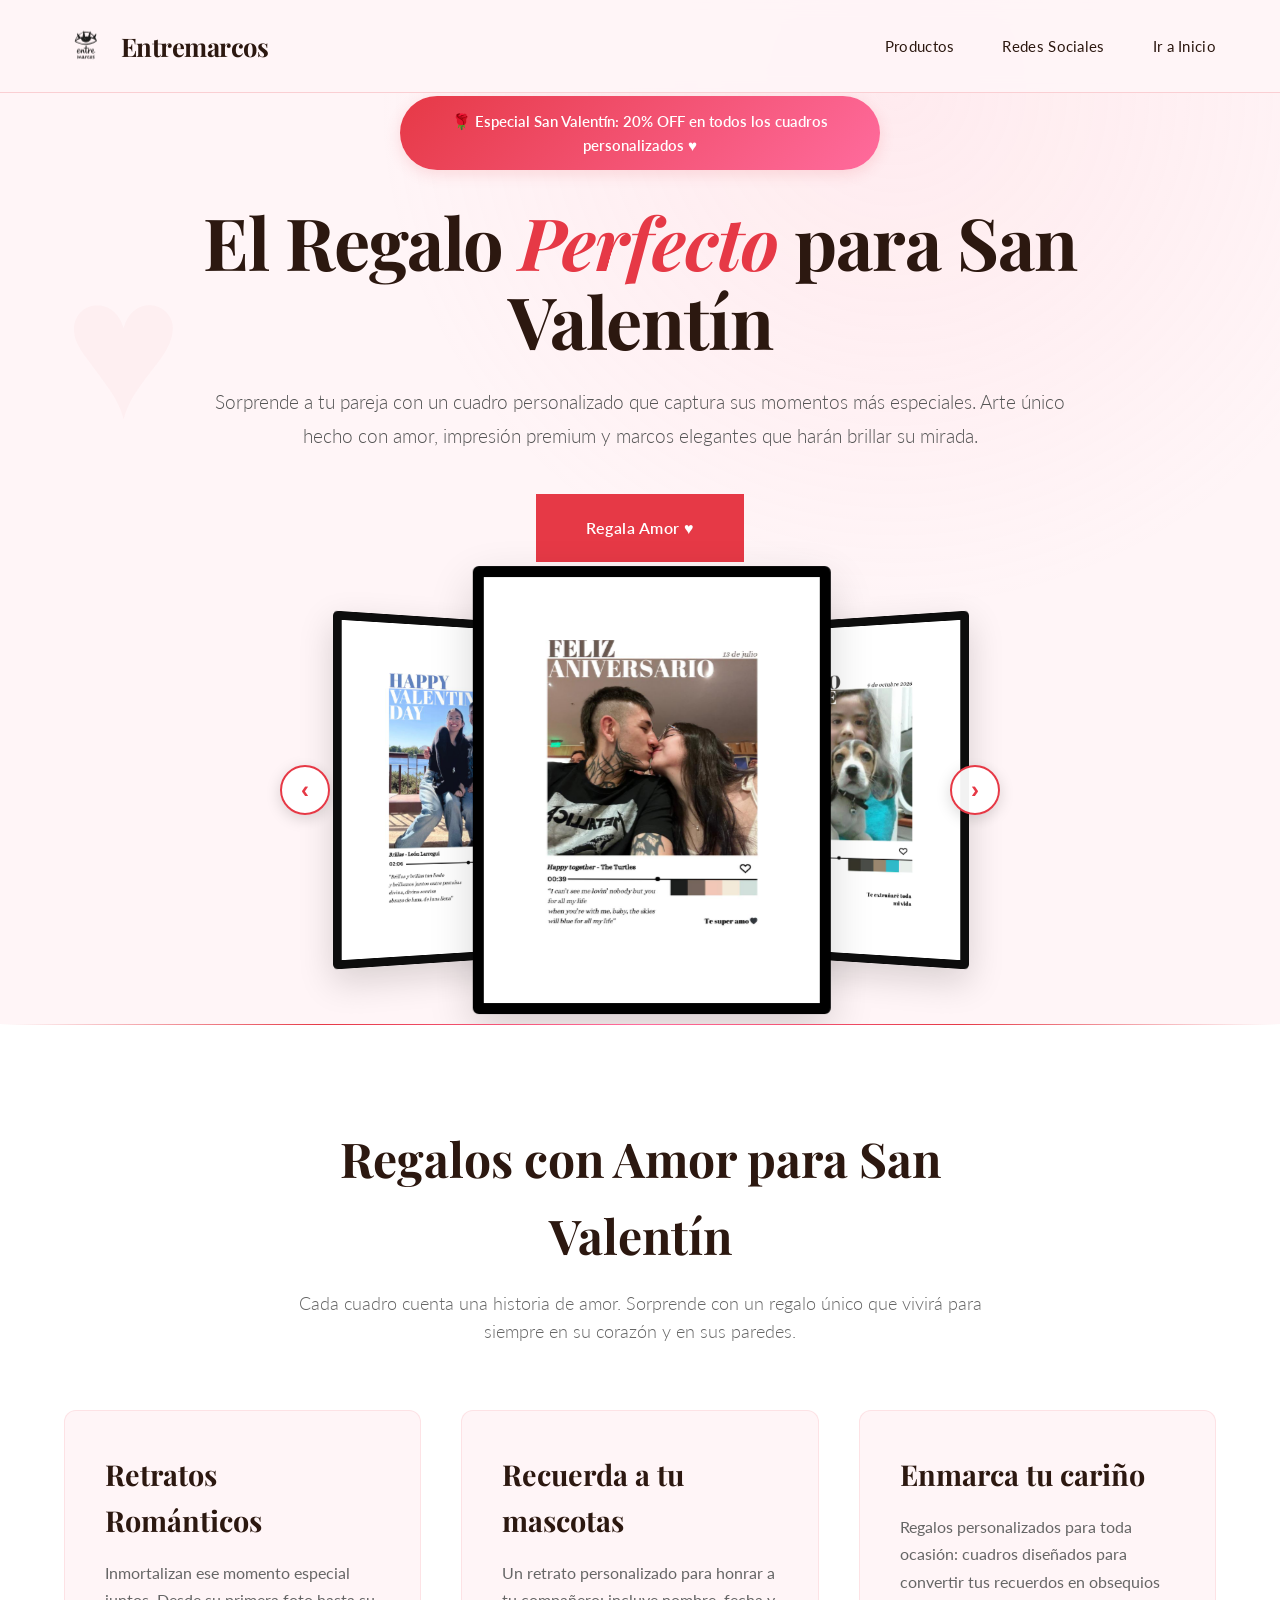
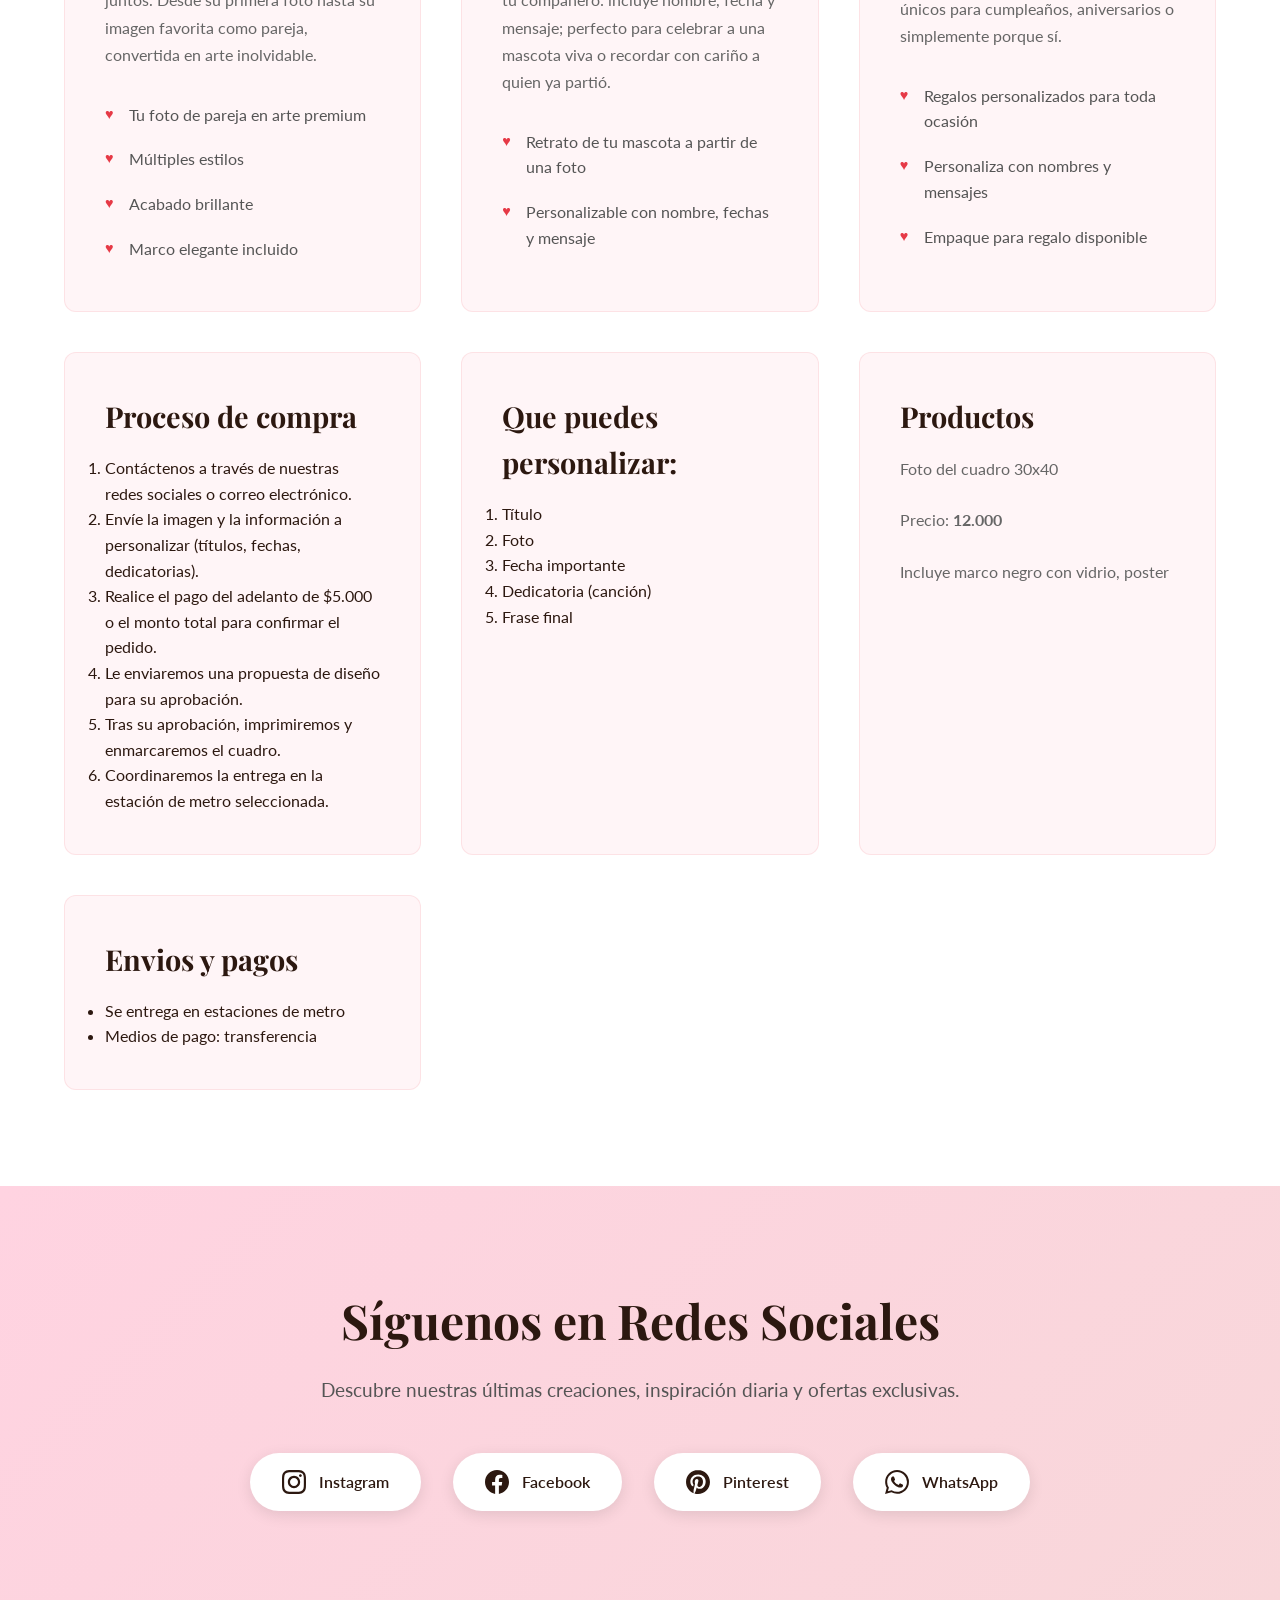
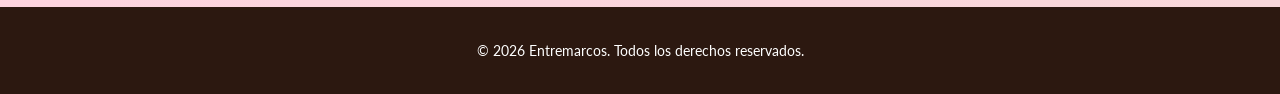
==== commit 59757d90: "Toggle between Plain and valentine themes, fix on carousel and some photos" ====
--- a/index.html
+++ b/index.html
@@ -21,6 +21,7 @@
             <ul class="nav-links">
                 <li><a href="#productos">Productos</a></li>
                 <li><a href="#redes">Redes Sociales</a></li>
+                <li><a href="plain.html" class="nav-redirect">Ir a Inicio</a></li>
             </ul>
         </div>
     </nav>
@@ -89,6 +90,40 @@
                     <li>Regalos personalizados para toda ocasión</li>
                     <li>Personaliza con nombres y mensajes</li>
                     <li>Empaque para regalo disponible</li>
+                </ul>
+            </div>
+            <div class="product-card">
+                <h3>Proceso de compra</h3>
+                <ol>
+                    <li>Contáctenos a través de nuestras redes sociales o correo electrónico.</li>
+                    <li>Envíe la imagen y la información a personalizar (títulos, fechas, dedicatorias).</li>
+                    <li>Realice el pago del adelanto de $5.000 o el monto total para confirmar el pedido.</li>
+                    <li>Le enviaremos una propuesta de diseño para su aprobación.</li>
+                    <li>Tras su aprobación, imprimiremos y enmarcaremos el cuadro.</li>
+                    <li>Coordinaremos la entrega en la estación de metro seleccionada.</li>
+                </ol>
+            </div>
+            <div class="product-card" id="personaliza">
+                <h3>Que puedes personalizar:</h3>
+                <ol>
+                    <li>Título</li>
+                    <li>Foto</li>
+                    <li>Fecha importante</li>
+                    <li>Dedicatoria (canción)</li>
+                    <li>Frase final</li>
+                </ol>
+            </div>
+            <div class="product-card" id="productos">
+                <h3>Productos</h3>
+                <p>Foto del cuadro 30x40</p>
+                <p>Precio: <strong>12.000</strong></p>
+                <p>Incluye marco negro con vidrio, poster</p>
+            </div>
+            <div class="product-card" id="envios">
+                <h3>Envios y pagos</h3>
+                <ul>
+                    <li>Se entrega en estaciones de metro</li>
+                    <li>Medios de pago: transferencia</li>
                 </ul>
             </div>
         </div>
@@ -187,7 +222,7 @@
             observer.observe(card);
         });
 
-        // ==================== CARRUSEL 3D ESTILO TARJETAS APILADAS ====================
+        /* CARRUSEL INICIAL COMENTADO - externalizado
         (async function initStackedCarousel() {
             // Funciones auxiliares
             function shuffle(arr) {
@@ -475,7 +510,8 @@
             // Iniciar autoplay y slide inicial
             updateSlides();
             startAutoplay();
-        })();
+        })(); */
     </script>
+    <script src="/inline-carousel.js"></script>
 </body>
 </html>
